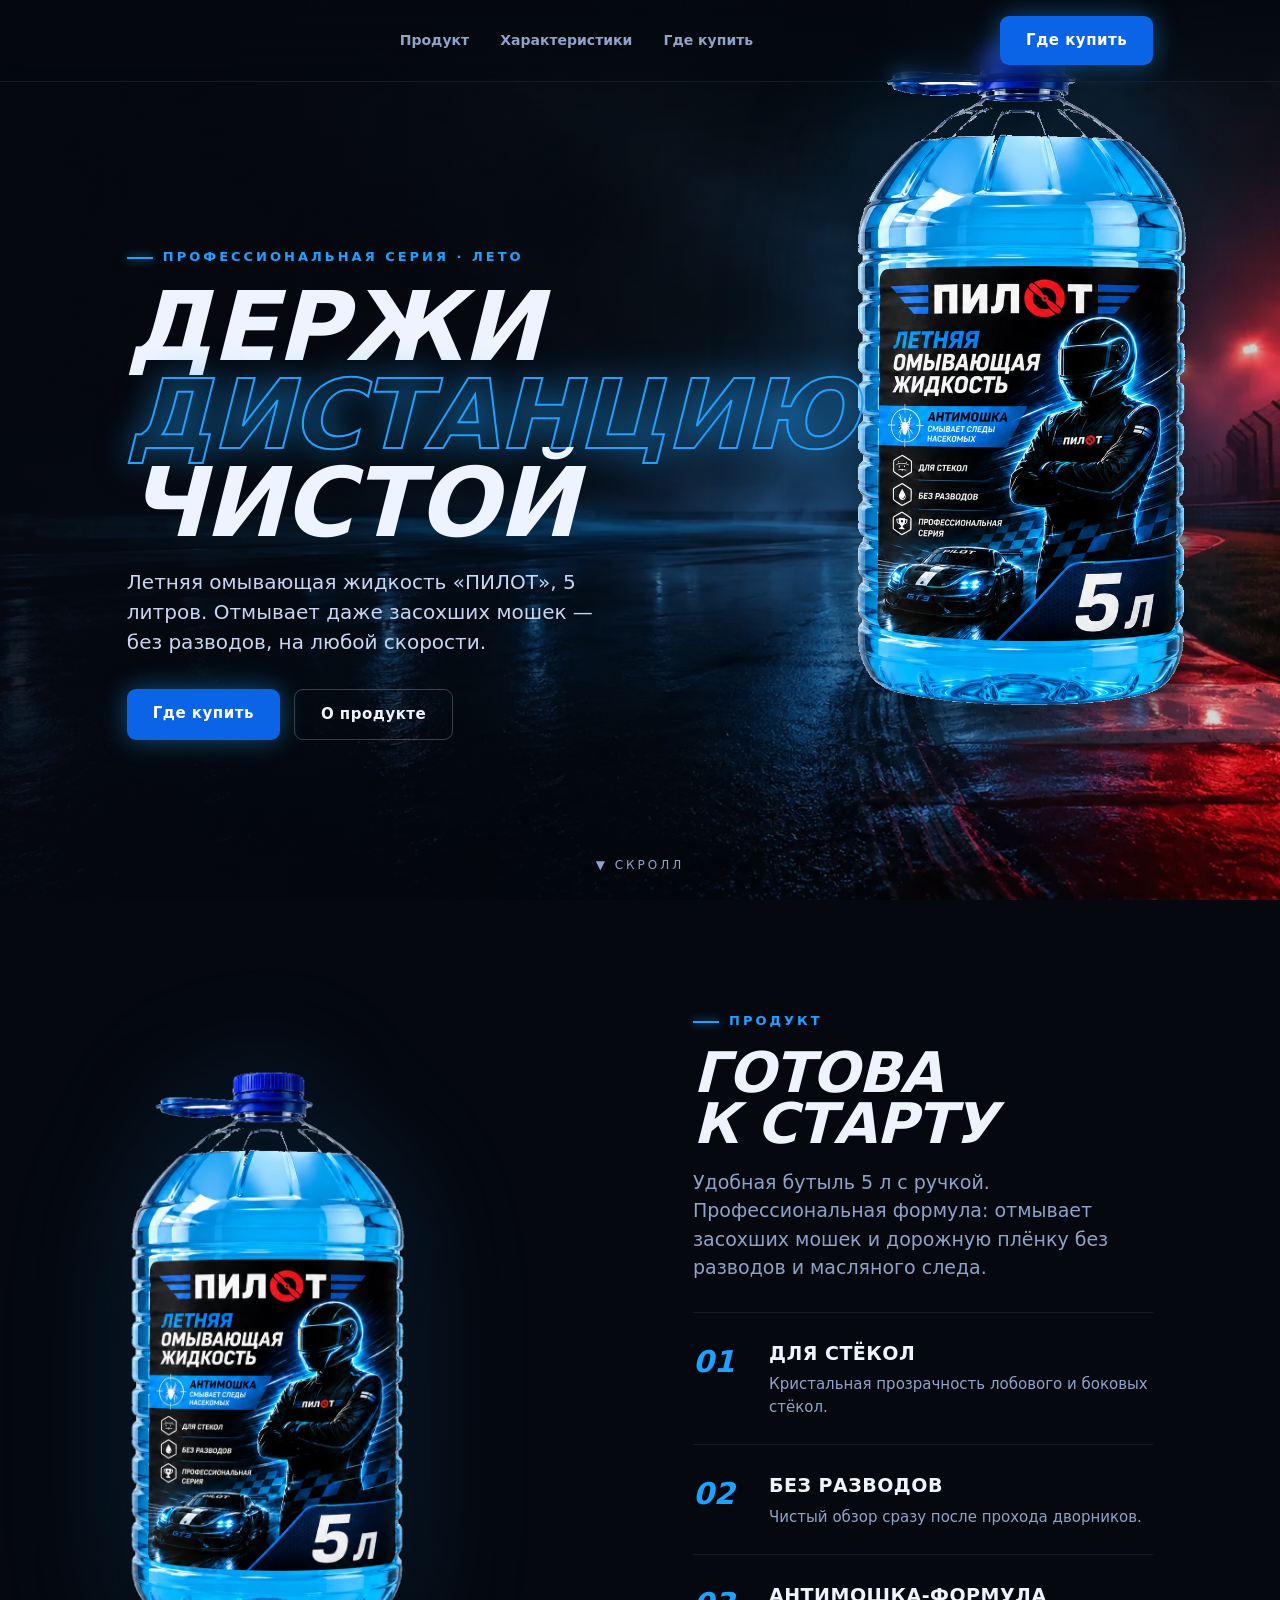
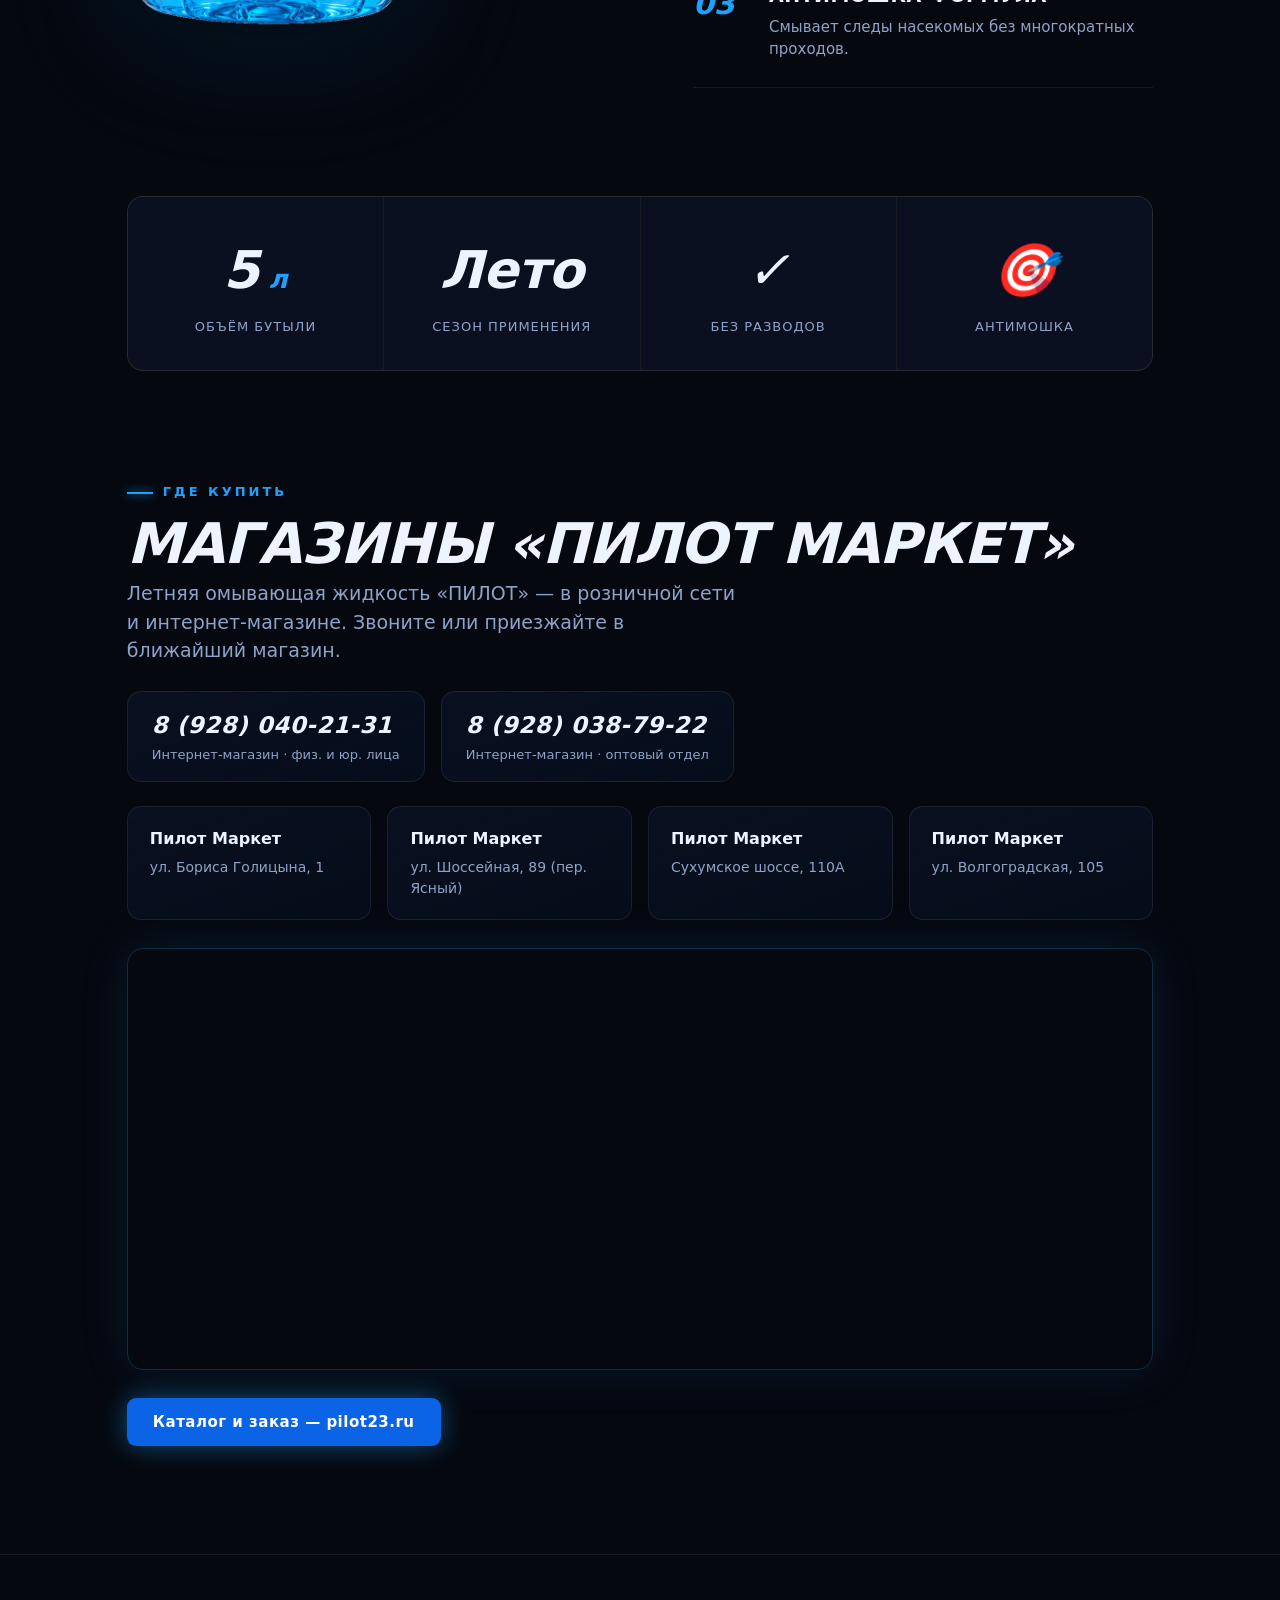
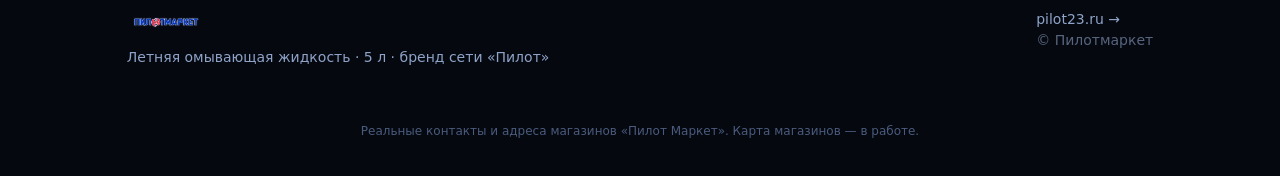
==== index.html @ ea7ba817 "Включена тёмная Яндекс.Карта (ключ вставлен) Co-Authored-By: Claude Opus 4.8 (1M context) <noreply@a" ====
<!DOCTYPE html>
<html lang="ru">
<head>
<meta charset="UTF-8" />
<meta name="viewport" content="width=device-width, initial-scale=1.0" />
<title>ПИЛОТ — летняя омывающая жидкость 5 л | антимошка, без разводов</title>
<meta name="description" content="Летняя омывающая жидкость «ПИЛОТ», 5 л. Отмывает даже засохших мошек, без разводов. Профессиональная серия — бренд сети автомагазинов «Пилот»." />
<link rel="icon" href="assets/emblem-t.png" />
<link rel="canonical" href="https://ai-ship-fast.github.io/pilot-omyvayka/" />
<!-- Open Graph / превью ссылки в мессенджерах -->
<meta property="og:type" content="website" />
<meta property="og:title" content="ПИЛОТ — летняя омывающая жидкость 5 л" />
<meta property="og:description" content="Отмывает даже засохших мошек, без разводов. Профессиональная серия «Пилот»." />
<meta property="og:image" content="https://ai-ship-fast.github.io/pilot-omyvayka/assets/og.jpg" />
<meta property="og:url" content="https://ai-ship-fast.github.io/pilot-omyvayka/" />
<meta property="og:locale" content="ru_RU" />
<meta name="twitter:card" content="summary_large_image" />
<meta name="twitter:title" content="ПИЛОТ — летняя омывающая жидкость 5 л" />
<meta name="twitter:description" content="Отмывает даже засохших мошек, без разводов." />
<meta name="twitter:image" content="https://ai-ship-fast.github.io/pilot-omyvayka/assets/og.jpg" />
<link rel="stylesheet" href="css/style.css" />
<style>
  .track-bg::after{background:linear-gradient(90deg,rgba(5,8,15,.9) 4%,rgba(5,8,15,.5) 40%,rgba(5,8,15,.05) 100%)}
  .bottle-wrap{position:absolute;right:7vw;bottom:0;z-index:1;height:96vh;max-height:1040px;
    display:flex;flex-direction:column;align-items:center;will-change:transform}
  .bottle-wrap img.main{height:78%;filter:drop-shadow(0 18px 30px rgba(0,0,0,.7)) drop-shadow(0 0 60px rgba(31,162,255,.25))}
  .bottle-wrap img.refl{height:78%;transform:scaleY(-1);margin-top:-2px;opacity:.28;
    -webkit-mask-image:linear-gradient(to bottom,rgba(0,0,0,.7),transparent 55%);
    mask-image:linear-gradient(to bottom,rgba(0,0,0,.7),transparent 55%)}
  @media(max-width:820px){.bottle-wrap{right:-2vw;height:64vh;opacity:.9}}
</style>
</head>
<body>
  <header>
    <div class="bar">
      <div></div>
      <nav>
        <a href="#product">Продукт</a>
        <a href="#specs">Характеристики</a>
        <a href="#buy">Где купить</a>
      </nav>
      <a href="#buy" class="btn btn-primary">Где купить</a>
    </div>
  </header>

  <!-- HERO: bottle standing on wet track -->
  <section class="phero">
    <div class="phero-bg track-bg" id="bg" style="background-image:url('assets/asphalt.webp')"></div>
    <div class="rain" id="rain"></div>
    <div class="wrap">
      <span class="kicker">Профессиональная серия · Лето</span>
      <h1 class="display">Держи<br><span class="stroke">дистанцию</span><br>чистой</h1>
      <p class="sub">Летняя омывающая жидкость «ПИЛОТ», 5 литров. Отмывает даже засохших мошек — без разводов, на любой скорости.</p>
      <div class="actions">
        <a href="#buy" class="btn btn-primary">Где купить</a>
        <a href="#product" class="btn btn-ghost">О продукте</a>
      </div>
    </div>
    <div class="bottle-wrap" id="bottle">
      <img class="main" src="assets/bottle-clean.webp" alt="Канистра «ПИЛОТ» — летняя омывающая жидкость 5 л" />
      <img class="refl" src="assets/bottle-clean.webp" alt="" aria-hidden="true" />
    </div>
    <div class="cue">▼ СКРОЛЛ</div>
  </section>

  <!-- PRODUCT -->
  <section class="block" id="product">
    <div class="wrap split">
      <div class="reveal" style="text-align:center">
        <img src="assets/bottle-clean.webp" alt="Бутылка «ПИЛОТ» 5 л крупным планом" style="height:560px;max-width:100%;filter:drop-shadow(0 20px 40px rgba(0,0,0,.6)) drop-shadow(0 0 50px rgba(31,162,255,.2))" />
      </div>
      <div class="reveal">
        <span class="kicker">Продукт</span>
        <h2 class="sec display">Готова<br>к старту</h2>
        <p class="lead" style="margin-top:18px">Удобная бутыль 5 л с ручкой. Профессиональная формула: отмывает засохших мошек и дорожную плёнку без разводов и масляного следа.</p>
        <div style="margin-top:30px">
          <div class="frow"><div class="num">01</div><div><h3>Для стёкол</h3><p>Кристальная прозрачность лобового и боковых стёкол.</p></div></div>
          <div class="frow"><div class="num">02</div><div><h3>Без разводов</h3><p>Чистый обзор сразу после прохода дворников.</p></div></div>
          <div class="frow"><div class="num">03</div><div><h3>Антимошка-формула</h3><p>Смывает следы насекомых без многократных проходов.</p></div></div>
        </div>
      </div>
    </div>
  </section>

  <!-- SPECS -->
  <section class="block" id="specs" style="padding-top:0">
    <div class="wrap">
      <div class="specs reveal">
        <div class="spec"><div class="v">5<small> л</small></div><div class="l">Объём бутыли</div></div>
        <div class="spec"><div class="v">Лето</div><div class="l">Сезон применения</div></div>
        <div class="spec"><div class="v">✓</div><div class="l">Без разводов</div></div>
        <div class="spec"><div class="v">🎯</div><div class="l">Антимошка</div></div>
      </div>
    </div>
  </section>

  <!-- WHERE TO BUY -->
  <section class="block" id="buy" style="padding-top:0">
    <div class="wrap">
      <span class="kicker">Где купить</span>
      <h2 class="sec display" style="margin-bottom:10px">Магазины «Пилот Маркет»</h2>
      <p class="lead">Летняя омывающая жидкость «ПИЛОТ» — в розничной сети и интернет-магазине. Звоните или приезжайте в ближайший магазин.</p>
      <div class="contacts">
        <a href="tel:+79280402131" class="contact"><span class="num">8 (928) 040-21-31</span><span class="cl">Интернет-магазин · физ. и юр. лица</span></a>
        <a href="tel:+79280387922" class="contact"><span class="num">8 (928) 038-79-22</span><span class="cl">Интернет-магазин · оптовый отдел</span></a>
      </div>
      <div class="stores reveal">
        <div class="store"><h4>Пилот Маркет</h4><p>ул. Бориса Голицына, 1</p></div>
        <div class="store"><h4>Пилот Маркет</h4><p>ул. Шоссейная, 89 (пер. Ясный)</p></div>
        <div class="store"><h4>Пилот Маркет</h4><p>Сухумское шоссе, 110А</p></div>
        <div class="store"><h4>Пилот Маркет</h4><p>ул. Волгоградская, 105</p></div>
      </div>
      <div id="mapwrap" class="mapwrap" style="display:none"><div id="map"></div></div>
      <a href="https://pilot23.ru" target="_blank" rel="noopener" class="btn btn-primary">Каталог и заказ — pilot23.ru</a>
    </div>
  </section>

  <footer>
    <div class="wrap cols">
      <div>
        <img class="logo-img" src="assets/logo-wordmark-t.png" alt="ПИЛОТМАРКЕТ" style="height:26px" />
        <p style="margin-top:12px">Летняя омывающая жидкость · 5 л · бренд сети «Пилот»</p>
      </div>
      <div>
        <a href="https://pilot23.ru" target="_blank" rel="noopener">pilot23.ru →</a><br>
        <span style="opacity:.6">© Пилотмаркет</span>
      </div>
    </div>
  </footer>
  <p class="proto-note">Реальные контакты и адреса магазинов «Пилот Маркет». Карта магазинов — в работе.</p>

  <div class="sticky-cta"><a href="#buy" class="btn btn-primary">Где купить</a></div>

  <script>
    // rain
    const rain=document.getElementById('rain');
    for(let i=0;i<60;i++){const s=document.createElement('i');
      s.style.left=(Math.random()*100)+'%';
      s.style.animationDuration=(0.5+Math.random()*0.8)+'s';
      s.style.animationDelay=(Math.random()*2)+'s';
      s.style.opacity=(0.25+Math.random()*0.45);
      s.style.height=(8+Math.random()*10)+'%';
      rain.appendChild(s);}
    // reveal
    const io=new IntersectionObserver(es=>es.forEach(e=>{if(e.isIntersecting){e.target.classList.add('in');io.unobserve(e.target);}}),{threshold:.18});
    document.querySelectorAll('.reveal').forEach(el=>io.observe(el));
    // light parallax
    const bg=document.getElementById('bg'),bottle=document.getElementById('bottle');
    addEventListener('scroll',()=>{const y=scrollY;if(y<innerHeight){
      bg.style.transform='translateY('+(y*0.15)+'px)';
      bottle.style.transform='translateY('+(y*-0.06)+'px)';}},{passive:true});

    // ---- Yandex Map (v3, тёмная тема). Вставить ключ в YMAP_KEY, чтобы включить. ----
    const YMAP_KEY='785fca51-4ab6-4982-ba7c-7166d1317ca8'; // API-ключ Яндекс.Карт (JS API v3 + Геокодер)
    const STORE_ADDRESSES=[
      'Новороссийск, ул. Бориса Голицына, 1',
      'Новороссийск, ул. Шоссейная, 89',
      'Новороссийск, Сухумское шоссе, 110А',
      'Новороссийск, ул. Волгоградская, 105'
    ];
    if(YMAP_KEY){
      document.getElementById('mapwrap').style.display='block';
      const s=document.createElement('script');
      s.src='https://api-maps.yandex.ru/v3/?apikey='+YMAP_KEY+'&lang=ru_RU';
      s.onload=initYMap; document.head.appendChild(s);
    }
    async function initYMap(){
      await ymaps3.ready;
      const {YMap,YMapDefaultSchemeLayer,YMapDefaultFeaturesLayer,YMapMarker,YMapControls}=ymaps3;
      const map=new YMap(document.getElementById('map'),
        {location:{center:[37.77,44.72],zoom:12},theme:'dark'});
      map.addChild(new YMapDefaultSchemeLayer());
      map.addChild(new YMapDefaultFeaturesLayer());
      const pts=[];
      for(const addr of STORE_ADDRESSES){
        try{
          const res=await ymaps3.search({text:addr});
          if(res&&res[0]&&res[0].geometry){
            const c=res[0].geometry.coordinates;pts.push(c);
            const el=document.createElement('div');el.className='ymark';el.title=addr;
            map.addChild(new YMapMarker({coordinates:c},el));
          }
        }catch(e){console.warn('geocode failed',addr,e);}
      }
      if(pts.length){
        const lons=pts.map(p=>p[0]),lats=pts.map(p=>p[1]);
        map.update({location:{center:[(Math.min(...lons)+Math.max(...lons))/2,
          (Math.min(...lats)+Math.max(...lats))/2],zoom:11}});
      }
    }
  </script>
</body>
</html>
---- css/style.css ----
/* ===========================================================
   ПИЛОТ — омывающая жидкость. Общий дизайн-систем для B2C и B2B.
   Стилистика: тёмный фон, неоновый электрик-блю, красный акцент,
   гоночная (GT3) эстетика. Концепт hero №1 — левитирующая канистра.
   =========================================================== */

:root{
  --bg:#05080f;
  --bg2:#0a1020;
  --bg3:#0e1626;
  --blue:#1fa2ff;
  --blue-deep:#0b63e5;
  --red:#e8443a;
  --white:#eef4ff;
  --muted:#8ea3c8;
  --line:rgba(255,255,255,.08);
  --font:"Segoe UI",system-ui,Arial,sans-serif;
  --maxw:1180px;
}
*{margin:0;padding:0;box-sizing:border-box}
html{scroll-behavior:smooth}
body{background:var(--bg);color:var(--white);font-family:var(--font);overflow-x:hidden;line-height:1.5}
a{color:inherit;text-decoration:none}
img{max-width:100%;display:block}
.wrap{max-width:var(--maxw);margin:0 auto;padding:0 6vw}
section{position:relative;z-index:1}

/* ---------- typography ---------- */
.display{font-weight:900;font-style:italic;text-transform:uppercase;letter-spacing:-1px;line-height:.92}
.kicker{display:inline-block;font-size:13px;letter-spacing:3px;font-weight:800;color:var(--blue);text-transform:uppercase;margin-bottom:16px}
.kicker::before{content:"";display:inline-block;width:26px;height:2px;background:var(--blue);vertical-align:middle;margin-right:10px;box-shadow:0 0 10px var(--blue)}
h2.sec{font-size:clamp(30px,5vw,56px)}
.lead{color:var(--muted);font-size:clamp(16px,1.6vw,19px);max-width:620px}

/* ---------- logo ---------- */
.logo{font-weight:900;font-size:24px;letter-spacing:2px;font-style:italic}
.logo .o{color:var(--red)}
.logo-img{height:30px;width:auto;display:block;filter:drop-shadow(0 0 1px rgba(255,255,255,.15))}
.logo-lockup{display:flex;align-items:center;gap:12px}
.logo-lockup .em{height:34px;width:auto}

/* real label artwork framed as product face */
.label-frame{position:relative;border-radius:16px;overflow:hidden;
  border:1px solid rgba(31,162,255,.3);box-shadow:0 30px 80px rgba(0,0,0,.6),0 0 50px rgba(31,162,255,.15);
  background:#000;max-width:420px;margin:0 auto}
.label-frame img{width:100%;display:block}

/* ---------- buttons ---------- */
.btn{display:inline-block;border:none;cursor:pointer;font-family:inherit;font-weight:800;letter-spacing:.5px;
  padding:13px 26px;border-radius:9px;transition:.2s;font-size:15px}
.btn-primary{background:var(--blue-deep);color:#fff;box-shadow:0 0 26px rgba(31,162,255,.45)}
.btn-primary:hover{transform:translateY(-2px);box-shadow:0 0 38px rgba(31,162,255,.8)}
.btn-ghost{background:transparent;color:var(--white);border:1.5px solid rgba(255,255,255,.22)}
.btn-ghost:hover{border-color:var(--blue);color:var(--blue)}

/* ---------- header ---------- */
header{position:fixed;top:0;left:0;right:0;z-index:60;backdrop-filter:blur(10px);
  background:linear-gradient(180deg,rgba(5,8,15,.92),rgba(5,8,15,.2));border-bottom:1px solid var(--line)}
header .bar{max-width:var(--maxw);margin:0 auto;padding:16px 6vw;display:flex;align-items:center;justify-content:space-between}
header nav a{color:var(--muted);font-size:14px;font-weight:600;margin-left:26px;transition:.2s}
header nav a:hover{color:var(--blue)}
.nav-tag{font-size:11px;letter-spacing:2px;color:var(--red);border:1px solid rgba(232,68,58,.4);padding:3px 8px;border-radius:20px;margin-left:10px}
@media(max-width:720px){header nav{display:none}}

/* ---------- background fx ---------- */
.bg-fx{position:fixed;inset:0;z-index:0;pointer-events:none;overflow:hidden}
.bg-fx::before{content:"";position:absolute;inset:-20%;
  background:radial-gradient(circle at 75% 25%,rgba(31,162,255,.14),transparent 45%),
            radial-gradient(circle at 15% 85%,rgba(232,68,58,.08),transparent 42%)}
.speed span{position:absolute;height:2px;width:38%;
  background:linear-gradient(90deg,transparent,rgba(31,162,255,.5),transparent);
  animation:dash linear infinite;opacity:.35}
@keyframes dash{from{transform:translateX(-60%)}to{transform:translateX(170%)}}

/* ---------- HERO (concept 1: levitating canister) ---------- */
.hero{position:relative;min-height:100vh;display:flex;align-items:center;overflow:hidden;padding-top:84px;box-sizing:border-box}
.hero-media{position:absolute;inset:0;z-index:-1}
.hero-media video,.hero-media img{width:100%;height:100%;object-fit:cover;object-position:right center}
.hero-media::after{content:"";position:absolute;inset:0;
  background:linear-gradient(90deg,var(--bg) 8%,rgba(5,8,15,.65) 45%,rgba(5,8,15,.15) 100%)}
.hero .wrap{width:100%}
.hero h1{font-size:clamp(44px,8.5vw,112px)}
.hero h1 .stroke{color:transparent;-webkit-text-stroke:2px var(--blue);text-shadow:0 0 34px rgba(31,162,255,.55)}
.hero .sub{margin-top:22px;max-width:520px;color:#c5d4f0;font-size:clamp(16px,2vw,21px)}
.hero .actions{margin-top:34px;display:flex;gap:14px;flex-wrap:wrap}
.hero .vol-badge{position:absolute;right:6vw;bottom:8vh;font-size:clamp(70px,15vw,200px);font-weight:900;
  font-style:italic;color:transparent;-webkit-text-stroke:2px rgba(31,162,255,.35);user-select:none;z-index:-1}
.cue{position:absolute;bottom:26px;left:50%;transform:translateX(-50%);color:var(--muted);font-size:12px;
  letter-spacing:3px;animation:bob 1.6s ease-in-out infinite}
@keyframes bob{50%{transform:translate(-50%,8px)}}

/* ---------- generic section padding ---------- */
.block{padding:clamp(70px,12vh,140px) 0}
.split{display:grid;grid-template-columns:1.1fr 1fr;gap:60px;align-items:center}
@media(max-width:860px){.split{grid-template-columns:1fr;gap:36px}}

/* product showcase image */
.showcase-img{border-radius:18px;overflow:hidden;border:1px solid rgba(31,162,255,.2);
  box-shadow:0 30px 80px rgba(0,0,0,.6)}

/* ---------- feature rows (no hex icons — editorial) ---------- */
.frow{display:grid;grid-template-columns:auto 1fr;gap:22px;padding:26px 0;border-top:1px solid var(--line)}
.frow:last-child{border-bottom:1px solid var(--line)}
.frow .num{font-weight:900;font-style:italic;font-size:30px;color:var(--blue);min-width:54px}
.frow h3{font-size:19px;font-weight:800;text-transform:uppercase;letter-spacing:.5px}
.frow p{color:var(--muted);margin-top:6px;font-size:15px}

/* ---------- spec strip (big numbers) ---------- */
.specs{display:grid;grid-template-columns:repeat(auto-fit,minmax(180px,1fr));gap:1px;background:var(--line);
  border:1px solid var(--line);border-radius:16px;overflow:hidden}
.spec{background:var(--bg2);padding:34px 28px;text-align:center}
.spec .v{font-size:clamp(34px,5vw,52px);font-weight:900;font-style:italic;color:var(--white)}
.spec .v small{color:var(--blue);font-size:.5em}
.spec .l{color:var(--muted);font-size:13px;letter-spacing:1px;text-transform:uppercase;margin-top:8px}

/* ---------- brand story ---------- */
.story{position:relative;border-radius:20px;overflow:hidden;border:1px solid rgba(31,162,255,.2);
  padding:clamp(40px,8vw,90px);background:linear-gradient(120deg,var(--bg2),rgba(11,99,229,.08))}
.story h2{font-size:clamp(28px,4.5vw,52px);max-width:14ch}
.story p{color:var(--muted);max-width:560px;margin-top:18px;font-size:17px}

/* ---------- CTA band ---------- */
.cta-band{text-align:center;border-radius:20px;padding:clamp(46px,8vw,90px);
  background:linear-gradient(120deg,var(--blue-deep),#06245e);box-shadow:0 0 60px rgba(31,162,255,.3)}
.cta-band h2{font-size:clamp(28px,5vw,52px)}
.cta-band p{color:#cfe2ff;margin:16px auto 30px;max-width:520px}

/* ---------- cards (B2B benefits / package) ---------- */
.cards{display:grid;grid-template-columns:repeat(auto-fit,minmax(250px,1fr));gap:22px}
.card{background:linear-gradient(160deg,var(--bg2),rgba(11,99,229,.06));border:1px solid var(--line);
  border-radius:16px;padding:30px;transition:.3s;opacity:0;transform:translateY(28px)}
.card.in{opacity:1;transform:none}
.card:hover{border-color:rgba(31,162,255,.4)}
.card .ix{font-weight:900;font-style:italic;color:var(--blue);font-size:15px;letter-spacing:2px}
.card h3{margin-top:14px;font-size:20px;font-weight:800}
.card p{color:var(--muted);margin-top:10px;font-size:15px}

/* package checklist */
.checklist{columns:2;column-gap:50px}
@media(max-width:720px){.checklist{columns:1}}
.checklist li{list-style:none;padding:14px 0 14px 30px;position:relative;border-bottom:1px solid var(--line);
  break-inside:avoid;color:#d4e0f5}
.checklist li::before{content:"";position:absolute;left:0;top:19px;width:12px;height:12px;border-radius:3px;
  background:var(--blue);box-shadow:0 0 12px var(--blue);transform:rotate(45deg)}

/* ---------- form (B2B) ---------- */
.form{display:grid;grid-template-columns:1fr 1fr;gap:18px;max-width:680px}
.form .full{grid-column:1/-1}
.form input,.form textarea,.form select{width:100%;background:var(--bg);border:1px solid var(--line);
  border-radius:10px;padding:14px 16px;color:var(--white);font-family:inherit;font-size:15px}
.form input:focus,.form textarea:focus,.form select:focus{outline:none;border-color:var(--blue);
  box-shadow:0 0 0 3px rgba(31,162,255,.15)}
.form label{font-size:13px;color:var(--muted);margin-bottom:6px;display:block}
@media(max-width:620px){.form{grid-template-columns:1fr}}

/* ---------- footer ---------- */
footer{border-top:1px solid var(--line);padding:54px 0;color:var(--muted);font-size:14px}
footer .cols{display:flex;justify-content:space-between;gap:30px;flex-wrap:wrap}
footer a:hover{color:var(--blue)}
.proto-note{text-align:center;color:#4a5b7d;font-size:12px;padding:0 6vw 36px}

/* reveal helper */
.reveal{opacity:0;transform:translateY(28px);transition:.7s}
.reveal.in{opacity:1;transform:none}

/* ---------- product hero (real cutout over photo bg, no video) ---------- */
.phero{position:relative;min-height:100vh;display:flex;align-items:center;overflow:hidden;padding-top:84px;box-sizing:border-box}
.phero-bg{position:absolute;inset:0;z-index:-2;background-size:cover;background-position:center}
.phero-bg::after{content:"";position:absolute;inset:0;
  background:linear-gradient(90deg,rgba(5,8,15,.92) 6%,rgba(5,8,15,.55) 42%,rgba(5,8,15,.12) 100%)}
.phero .wrap{width:100%;position:relative;z-index:2}
.phero h1{font-size:clamp(40px,7.5vw,100px)}
.phero h1 .stroke{color:transparent;-webkit-text-stroke:2px var(--blue);text-shadow:0 0 34px rgba(31,162,255,.55)}
.phero .sub{margin-top:20px;max-width:480px;color:#c8d6f2;font-size:clamp(16px,2vw,20px)}
.phero .actions{margin-top:32px;display:flex;gap:14px;flex-wrap:wrap}
/* the product cutout */
.product-shot{position:absolute;z-index:1;right:5vw;bottom:0;height:92vh;max-height:1000px;
  filter:drop-shadow(0 26px 40px rgba(0,0,0,.65)) drop-shadow(0 0 60px rgba(31,162,255,.22));
  animation:floaty 5.5s ease-in-out infinite}
.product-shot.center{right:50%;transform:translateX(50%)}
@keyframes floaty{50%{transform:translateY(-16px)}}
.product-shot.center{animation:floaty-c 5.5s ease-in-out infinite}
@keyframes floaty-c{0%,100%{transform:translateX(50%) translateY(0)}50%{transform:translateX(50%) translateY(-16px)}}
@media(max-width:820px){.product-shot{height:60vh;right:-4vw;opacity:.85}}

/* rain overlay on hero */
.rain{position:absolute;inset:0;z-index:0;overflow:hidden;pointer-events:none}
.rain i{position:absolute;top:-15%;width:1px;height:12%;
  background:linear-gradient(transparent,rgba(170,205,255,.5));animation:rainfall linear infinite}
@keyframes rainfall{to{transform:translateY(950%)}}

/* where-to-buy contacts (phones) */
.contacts{display:flex;gap:16px;flex-wrap:wrap;margin-top:26px}
.contact{display:flex;flex-direction:column;gap:3px;background:linear-gradient(160deg,var(--bg2),rgba(11,99,229,.06));
  border:1px solid var(--line);border-radius:14px;padding:16px 24px;transition:.2s}
.contact:hover{border-color:rgba(31,162,255,.45)}
.contact .num{font-size:23px;font-weight:900;font-style:italic;color:var(--white);letter-spacing:.5px}
.contact .cl{color:var(--muted);font-size:13px}

/* where-to-buy stores */
.stores{display:grid;grid-template-columns:repeat(auto-fit,minmax(230px,1fr));gap:16px;margin:24px 0 28px}
.store{background:linear-gradient(160deg,var(--bg2),rgba(11,99,229,.05));border:1px solid var(--line);
  border-radius:14px;padding:20px 22px}
.store h4{font-size:16px;font-weight:800}
.store p{color:var(--muted);font-size:14px;margin-top:6px}
.store .ph{color:var(--blue);font-weight:700;margin-top:8px;display:inline-block}

/* Yandex map */
.mapwrap{margin:6px 0 28px;border-radius:16px;overflow:hidden;border:1px solid rgba(31,162,255,.25);
  box-shadow:0 0 50px rgba(31,162,255,.12)}
#map{width:100%;height:420px}
.ymark{width:18px;height:18px;border-radius:50%;background:var(--blue);border:3px solid #fff;
  box-shadow:0 0 14px var(--blue);transform:translate(-50%,-50%);cursor:pointer}
@media(max-width:720px){#map{height:320px}}

/* sticky mobile CTA */
.sticky-cta{display:none}

/* ---------- mobile ---------- */
@media(max-width:720px){
  header .bar{padding:12px 6vw}
  h2.sec{font-size:clamp(28px,8vw,40px)}
  .cue{display:none}

  /* video hero (index/b2b): product lives inside the video — show it up top, text bottom */
  .hero{align-items:flex-end;padding-bottom:7vh}
  .hero-media video,.hero-media img{object-position:62% center}
  .hero-media::after{background:linear-gradient(to top,var(--bg) 16%,rgba(5,8,15,.45) 52%,rgba(5,8,15,.18) 100%)}
  .hero .vol-badge{display:none}
  .hero .sub,.phero .sub{max-width:none}

  /* product hero (studio/track): stack product above the text */
  .phero{flex-direction:column;justify-content:flex-end;padding-bottom:6vh}
  .phero .wrap{order:2}
  .phero-bg::after{background:linear-gradient(to top,var(--bg) 14%,rgba(5,8,15,.5) 58%,rgba(5,8,15,.18) 100%)}
  .product-shot{position:relative;order:1;right:auto;bottom:auto;height:38vh;max-height:none;
    margin:0 auto 14px;transform:none;animation:floaty 5.5s ease-in-out infinite}
  .product-shot.center{right:auto;transform:none;animation:floaty 5.5s ease-in-out infinite}
  .bottle-wrap{position:relative;order:1;right:auto;height:auto;margin:0 auto 14px}
  .bottle-wrap img.main{height:36vh}
  .bottle-wrap img.refl{display:none}

  /* concept4 hero */
  .c4 .layer video,.c4 .layer img{object-position:60% center}
  .c4 .phase{max-width:none}

  /* sticky mobile CTA */
  .sticky-cta{display:flex;position:fixed;left:0;right:0;bottom:0;z-index:80;padding:12px 16px 16px;
    background:linear-gradient(180deg,transparent,var(--bg) 38%)}
  .sticky-cta .btn{flex:1;text-align:center}
  footer{padding-bottom:96px}
}
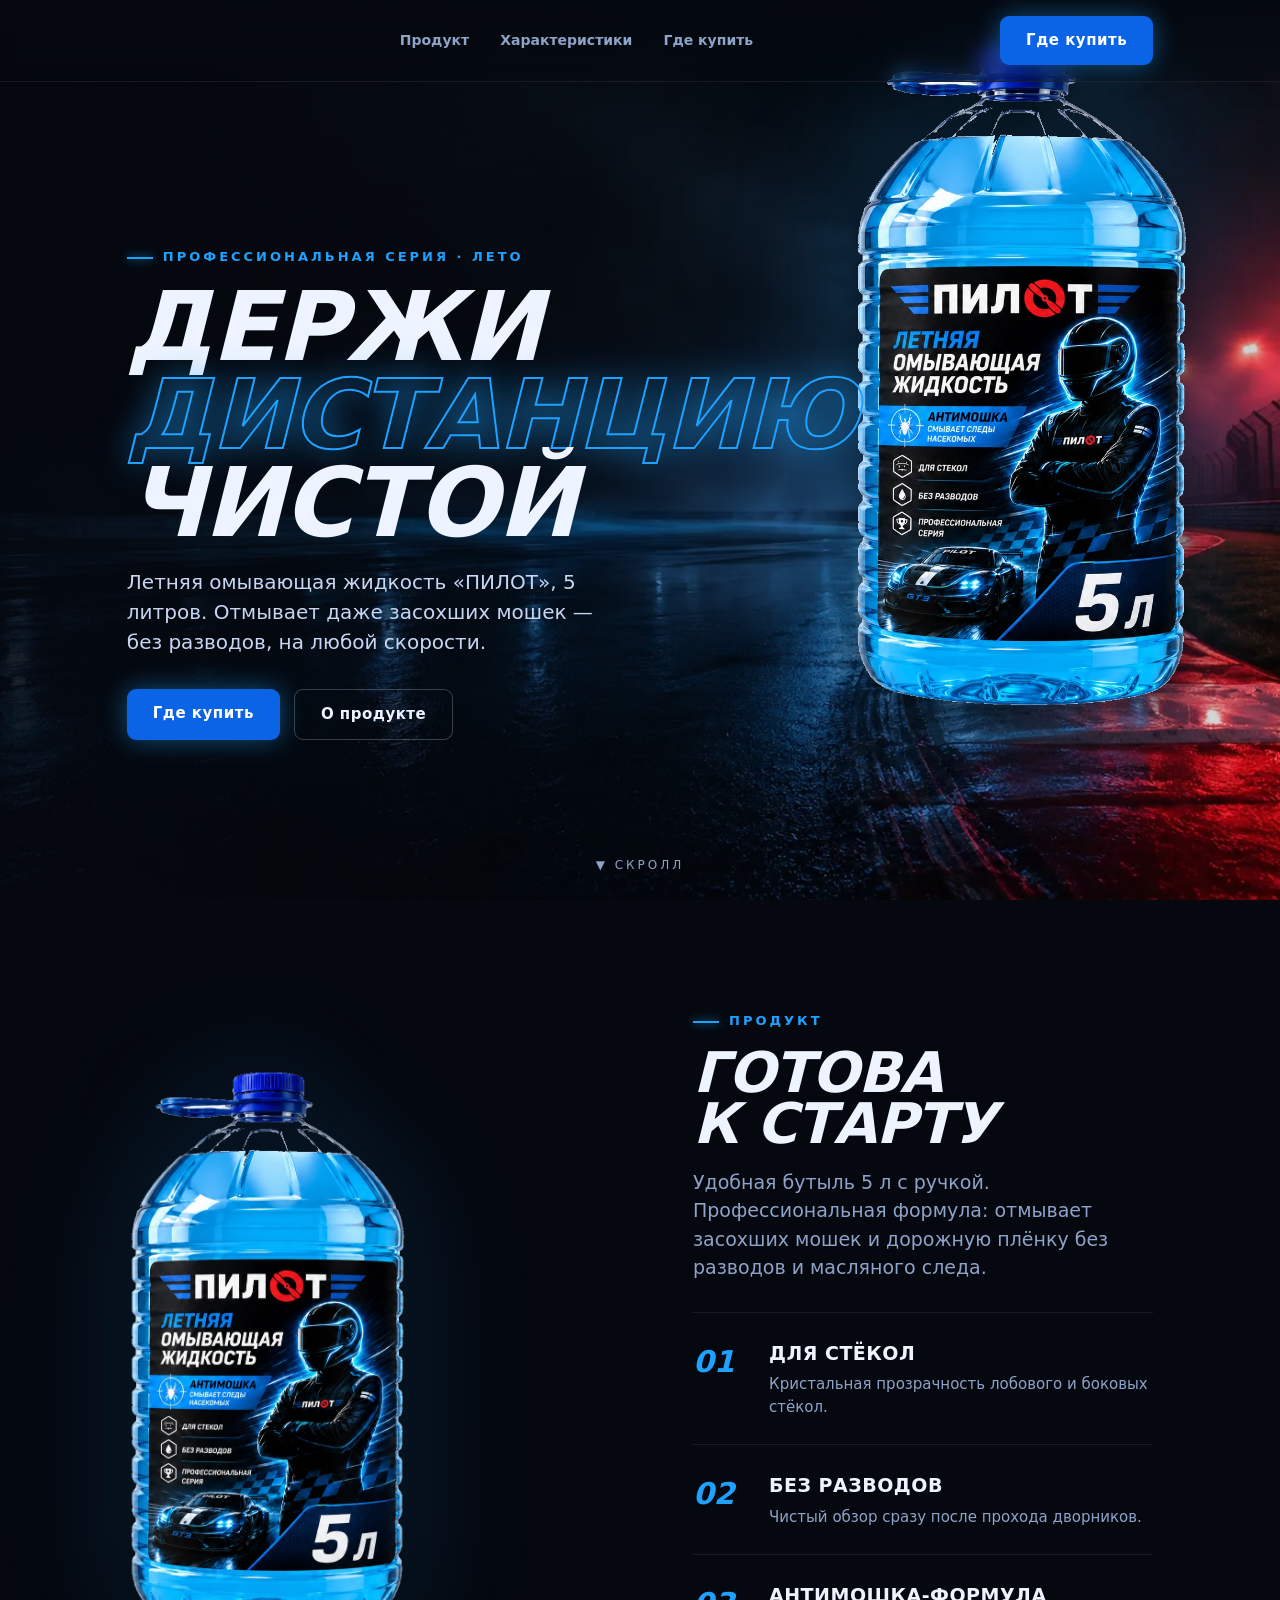
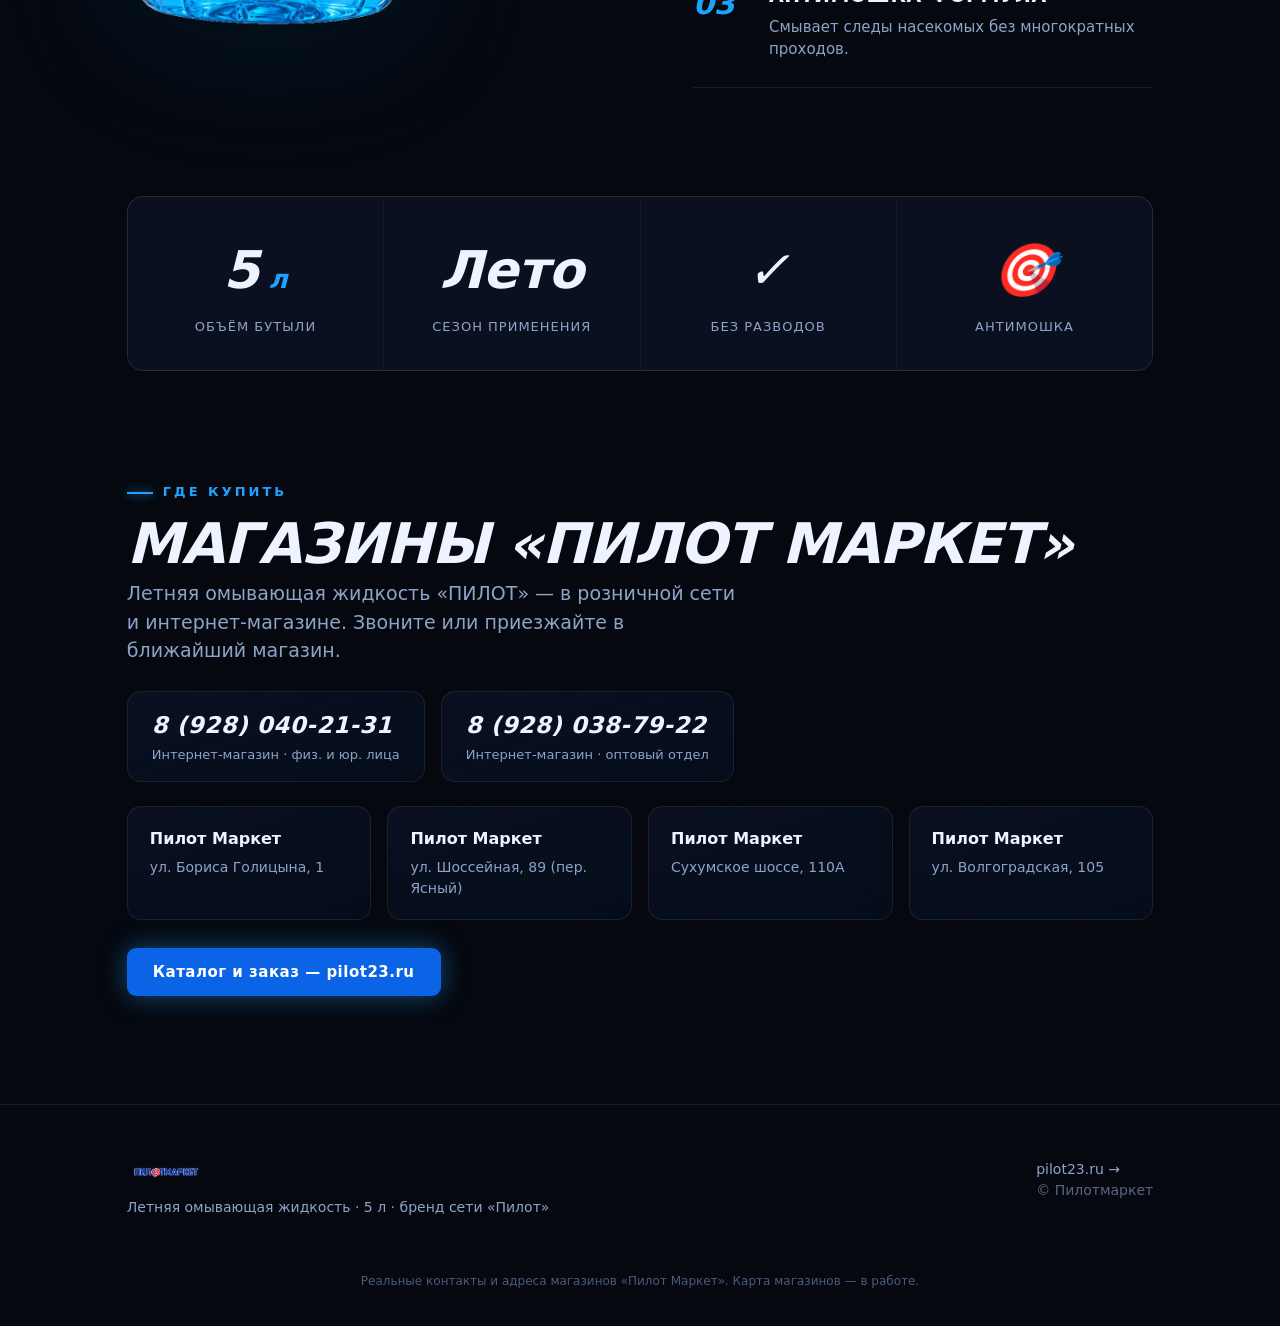
==== commit 9ee374c5: "Карта переведена на 2ГИС MapGL (бесплатно), Яндекс убран Координаты 3 магазинов точные (из 2ГИС), Го" ====
--- a/index.html
+++ b/index.html
@@ -150,43 +150,28 @@
       bg.style.transform='translateY('+(y*0.15)+'px)';
       bottle.style.transform='translateY('+(y*-0.06)+'px)';}},{passive:true});
 
-    // ---- Yandex Map (v3, тёмная тема). Вставить ключ в YMAP_KEY, чтобы включить. ----
-    const YMAP_KEY='785fca51-4ab6-4982-ba7c-7166d1317ca8'; // API-ключ Яндекс.Карт (JS API v3 + Геокодер)
-    const STORE_ADDRESSES=[
-      'Новороссийск, ул. Бориса Голицына, 1',
-      'Новороссийск, ул. Шоссейная, 89',
-      'Новороссийск, Сухумское шоссе, 110А',
-      'Новороссийск, ул. Волгоградская, 105'
+    // ---- 2ГИС MapGL (бесплатно). Вставить ключ в TGIS_KEY, чтобы включить. ----
+    const TGIS_KEY=''; // <-- сюда бесплатный ключ 2ГИС MapGL (dev.2gis.com)
+    const STORES=[
+      {n:'ул. Волгоградская, 105',      c:[37.770853, 44.684863]},
+      {n:'Сухумское шоссе, 110А',       c:[37.836359, 44.719534]},
+      {n:'ул. Шоссейная, 89',           c:[37.758273, 44.681938]},
+      {n:'ул. Бориса Голицына, 1',      c:[37.772000, 44.690000]} // приблизительно — уточнить
     ];
-    if(YMAP_KEY){
+    if(TGIS_KEY){
       document.getElementById('mapwrap').style.display='block';
       const s=document.createElement('script');
-      s.src='https://api-maps.yandex.ru/v3/?apikey='+YMAP_KEY+'&lang=ru_RU';
-      s.onload=initYMap; document.head.appendChild(s);
+      s.src='https://mapgl.2gis.com/api/js/v1';
+      s.onload=initTGIS; document.head.appendChild(s);
     }
-    async function initYMap(){
-      await ymaps3.ready;
-      const {YMap,YMapDefaultSchemeLayer,YMapDefaultFeaturesLayer,YMapMarker,YMapControls}=ymaps3;
-      const map=new YMap(document.getElementById('map'),
-        {location:{center:[37.77,44.72],zoom:12},theme:'dark'});
-      map.addChild(new YMapDefaultSchemeLayer());
-      map.addChild(new YMapDefaultFeaturesLayer());
-      const pts=[];
-      for(const addr of STORE_ADDRESSES){
-        try{
-          const res=await ymaps3.search({text:addr});
-          if(res&&res[0]&&res[0].geometry){
-            const c=res[0].geometry.coordinates;pts.push(c);
-            const el=document.createElement('div');el.className='ymark';el.title=addr;
-            map.addChild(new YMapMarker({coordinates:c},el));
-          }
-        }catch(e){console.warn('geocode failed',addr,e);}
-      }
-      if(pts.length){
-        const lons=pts.map(p=>p[0]),lats=pts.map(p=>p[1]);
-        map.update({location:{center:[(Math.min(...lons)+Math.max(...lons))/2,
-          (Math.min(...lats)+Math.max(...lats))/2],zoom:11}});
-      }
+    function initTGIS(){
+      const lons=STORES.map(s=>s.c[0]),lats=STORES.map(s=>s.c[1]);
+      const center=[(Math.min(...lons)+Math.max(...lons))/2,(Math.min(...lats)+Math.max(...lats))/2];
+      const map=new mapgl.Map('map',{key:TGIS_KEY,center,zoom:11.2});
+      STORES.forEach(st=>{
+        new mapgl.HtmlMarker(map,{coordinates:st.c,anchor:[8,8],
+          html:'<div class="tgmark" title="Пилот Маркет, '+st.n+'"></div>'});
+      });
     }
   </script>
 </body>
--- a/css/style.css
+++ b/css/style.css
@@ -208,9 +208,9 @@
 /* Yandex map */
 .mapwrap{margin:6px 0 28px;border-radius:16px;overflow:hidden;border:1px solid rgba(31,162,255,.25);
   box-shadow:0 0 50px rgba(31,162,255,.12)}
-#map{width:100%;height:420px}
-.ymark{width:18px;height:18px;border-radius:50%;background:var(--blue);border:3px solid #fff;
-  box-shadow:0 0 14px var(--blue);transform:translate(-50%,-50%);cursor:pointer}
+#map{width:100%;height:420px;filter:invert(1) hue-rotate(180deg)}
+.tgmark{width:16px;height:16px;border-radius:50%;background:#1fa2ff;border:3px solid #fff;
+  box-shadow:0 0 12px #1fa2ff;cursor:pointer;filter:invert(1) hue-rotate(180deg)}
 @media(max-width:720px){#map{height:320px}}
 
 /* sticky mobile CTA */
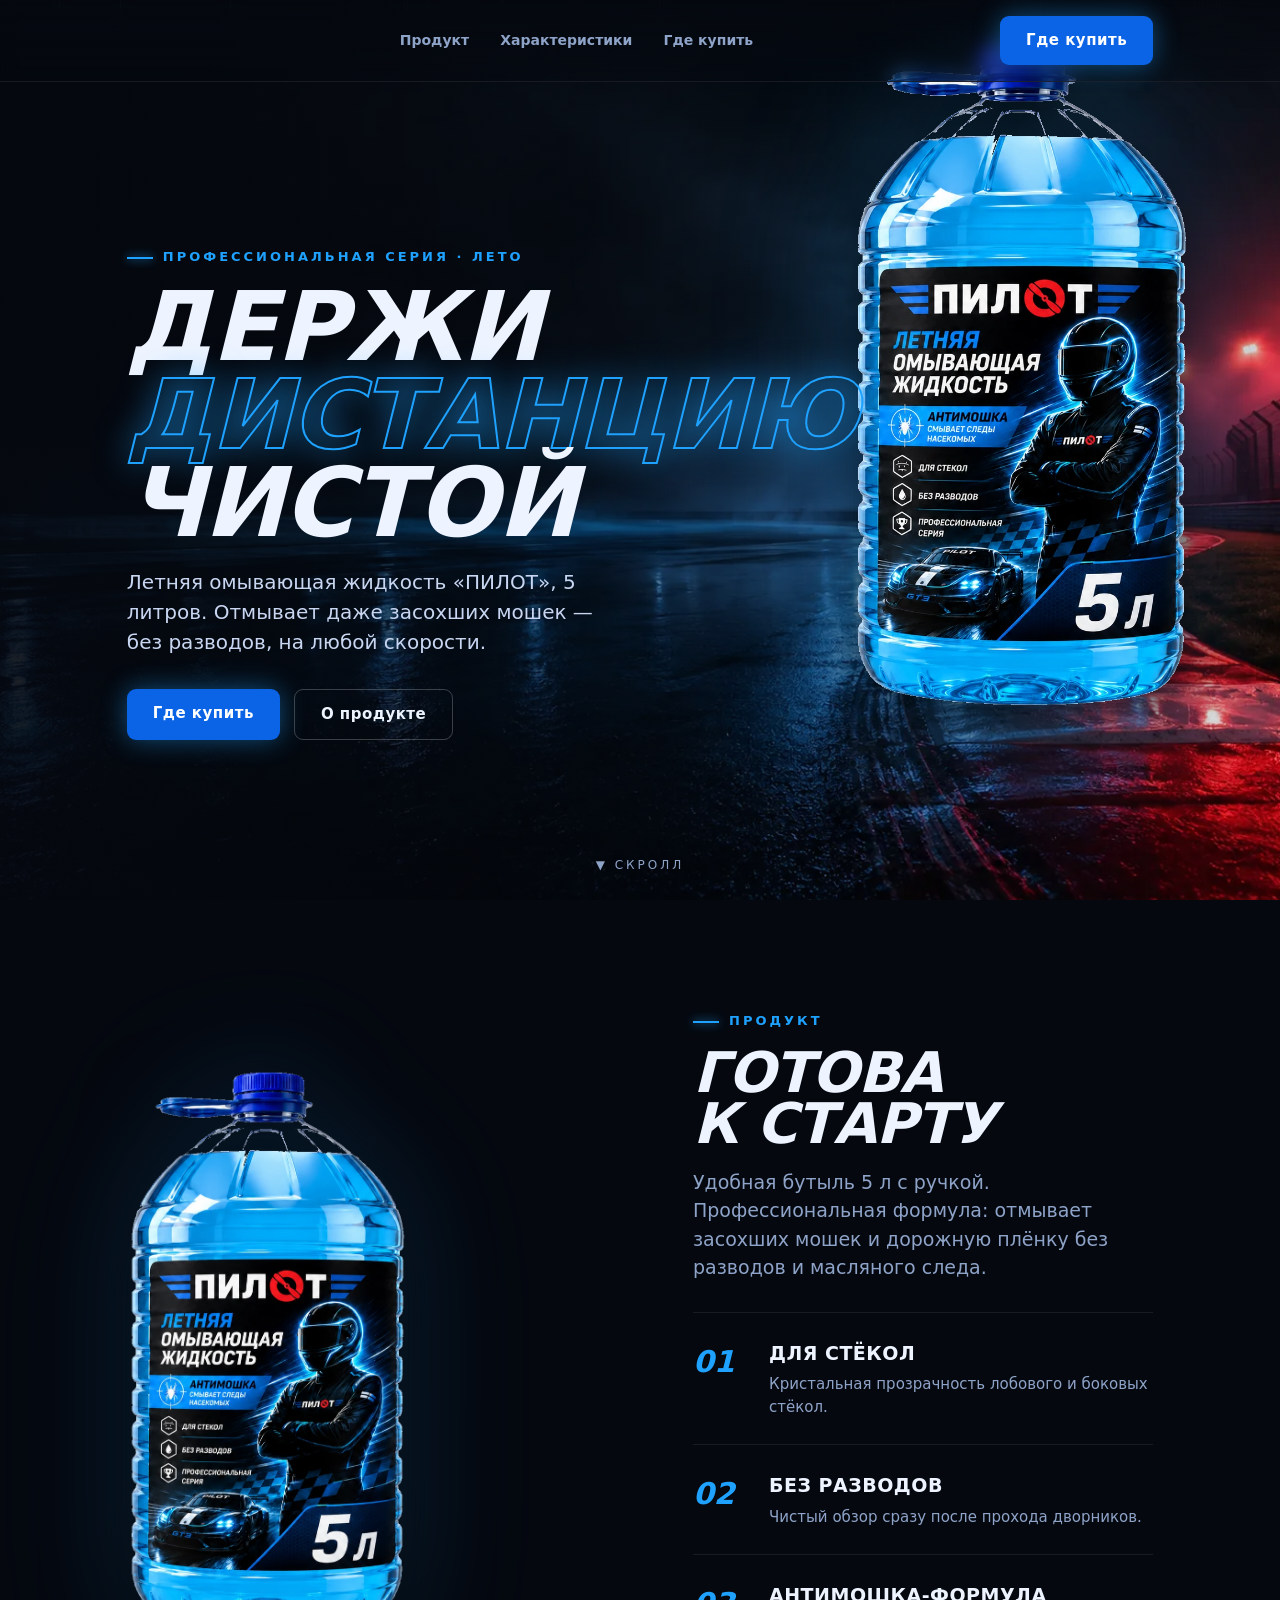
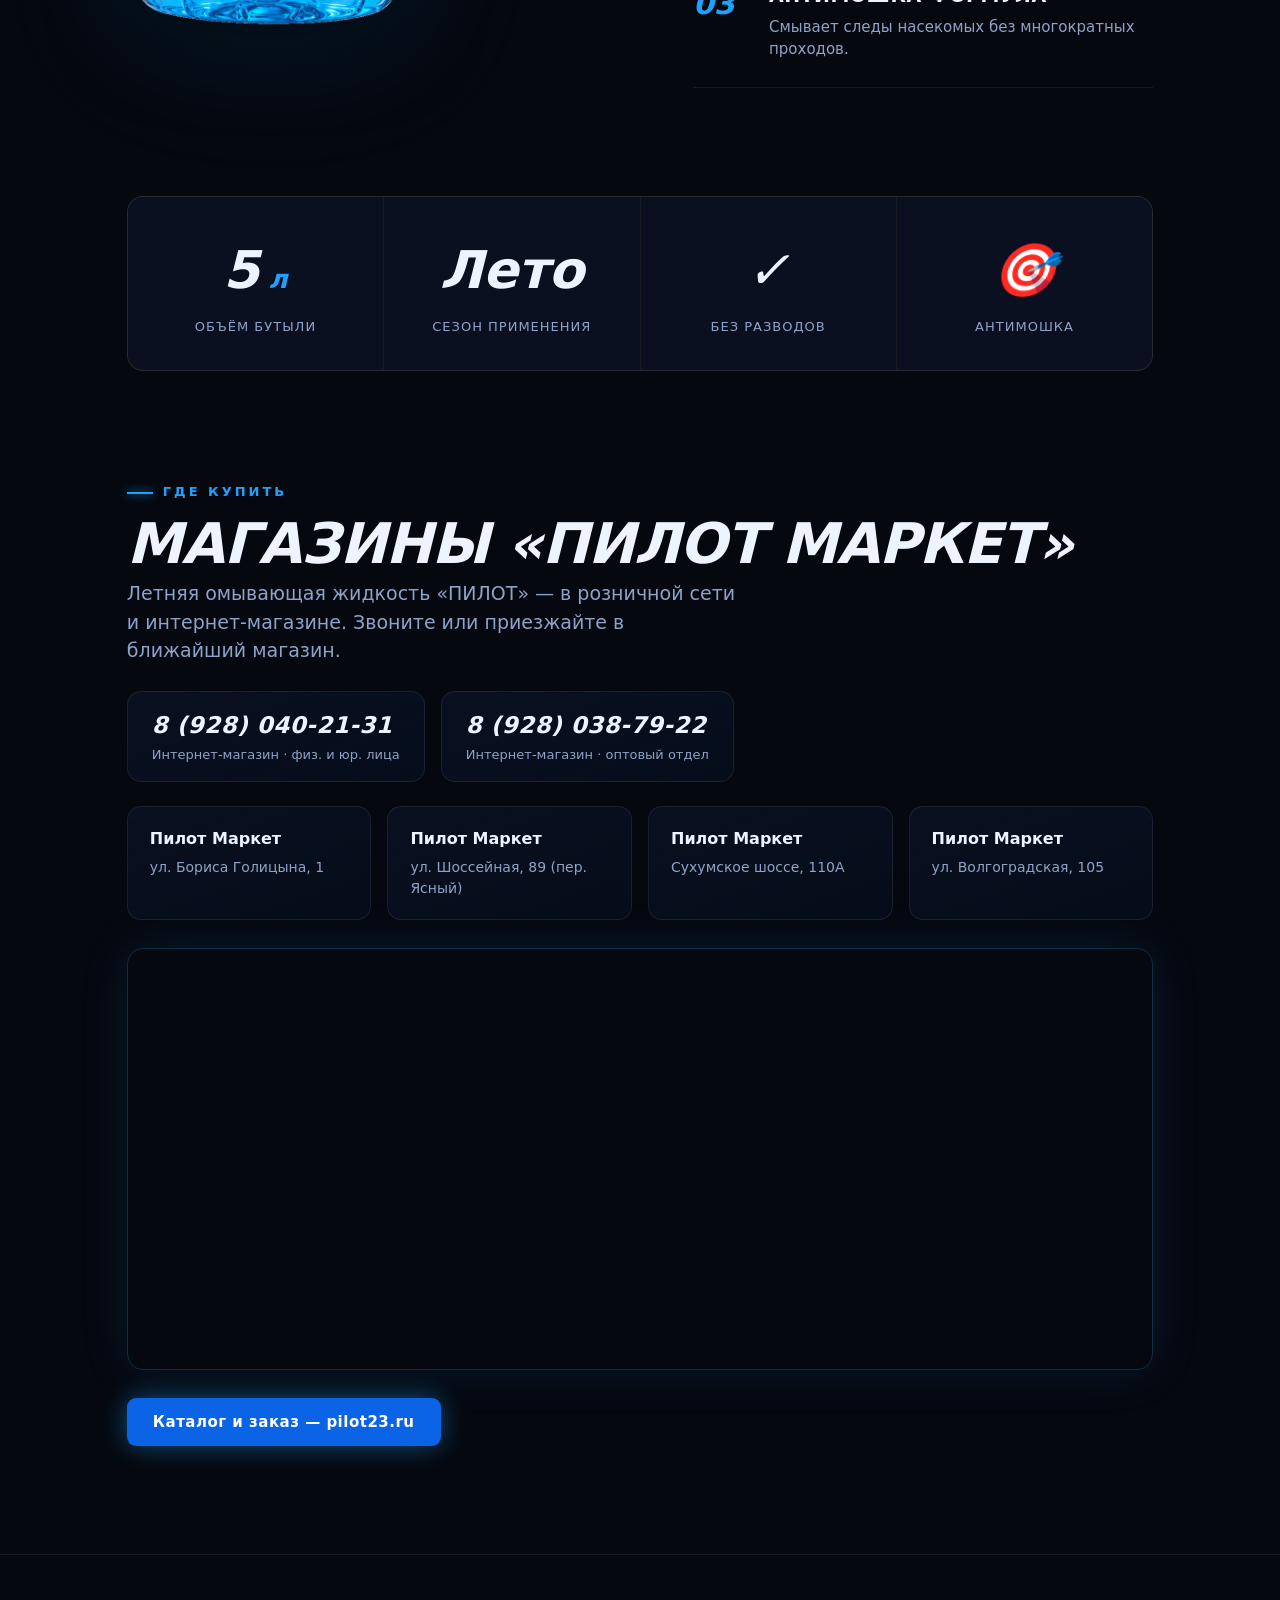
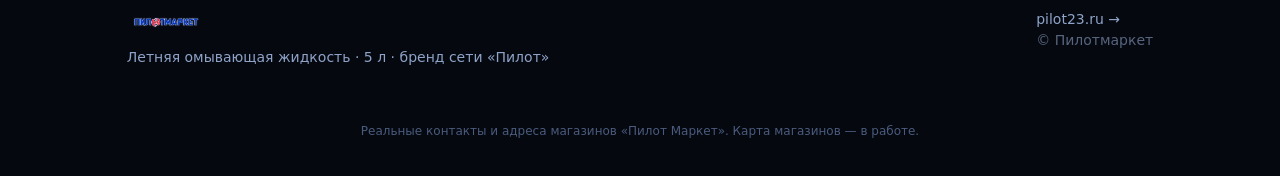
==== commit 00febf00: "Включена тёмная карта 2ГИС MapGL (ключ вставлен) Co-Authored-By: Claude Opus 4.8 (1M context) <norep" ====
--- a/index.html
+++ b/index.html
@@ -151,7 +151,7 @@
       bottle.style.transform='translateY('+(y*-0.06)+'px)';}},{passive:true});
 
     // ---- 2ГИС MapGL (бесплатно). Вставить ключ в TGIS_KEY, чтобы включить. ----
-    const TGIS_KEY=''; // <-- сюда бесплатный ключ 2ГИС MapGL (dev.2gis.com)
+    const TGIS_KEY='8a53b5c9-1179-43a9-b896-fb3e2a5f00d9'; // ключ 2ГИС MapGL
     const STORES=[
       {n:'ул. Волгоградская, 105',      c:[37.770853, 44.684863]},
       {n:'Сухумское шоссе, 110А',       c:[37.836359, 44.719534]},
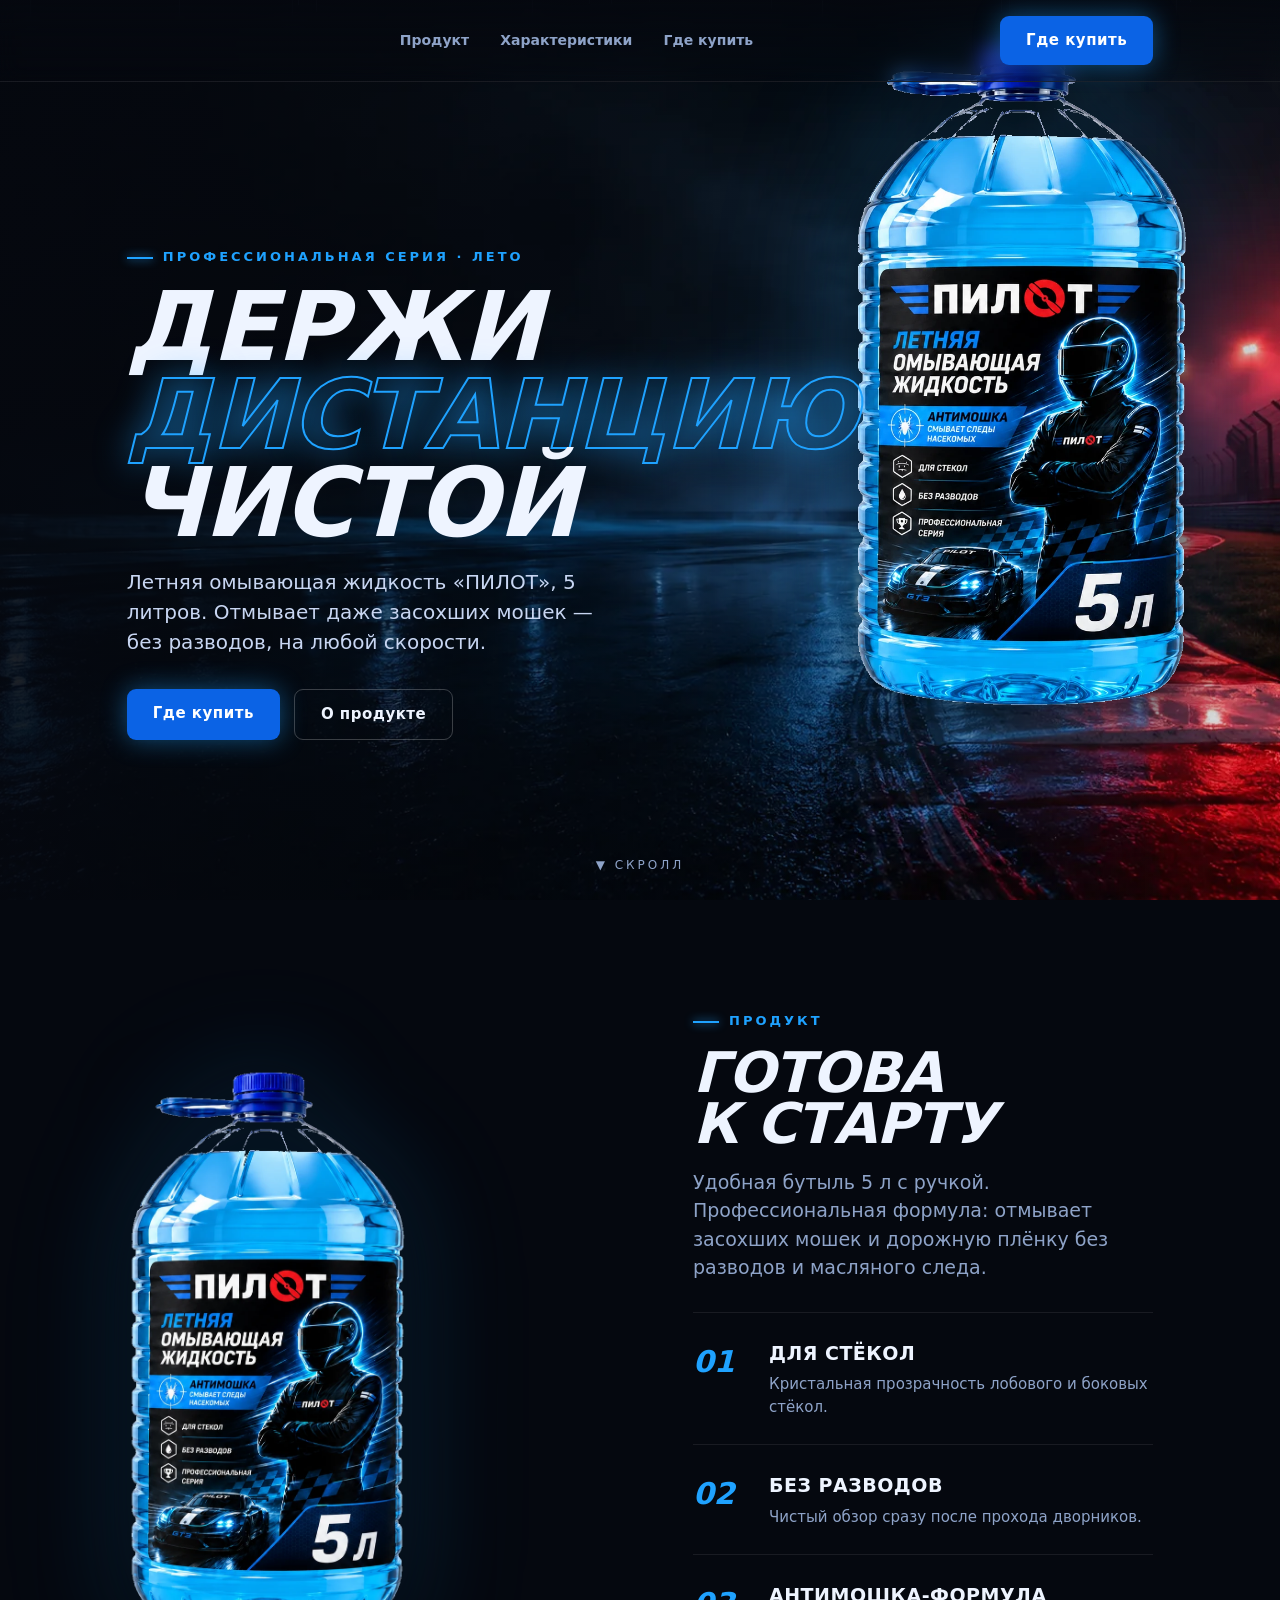
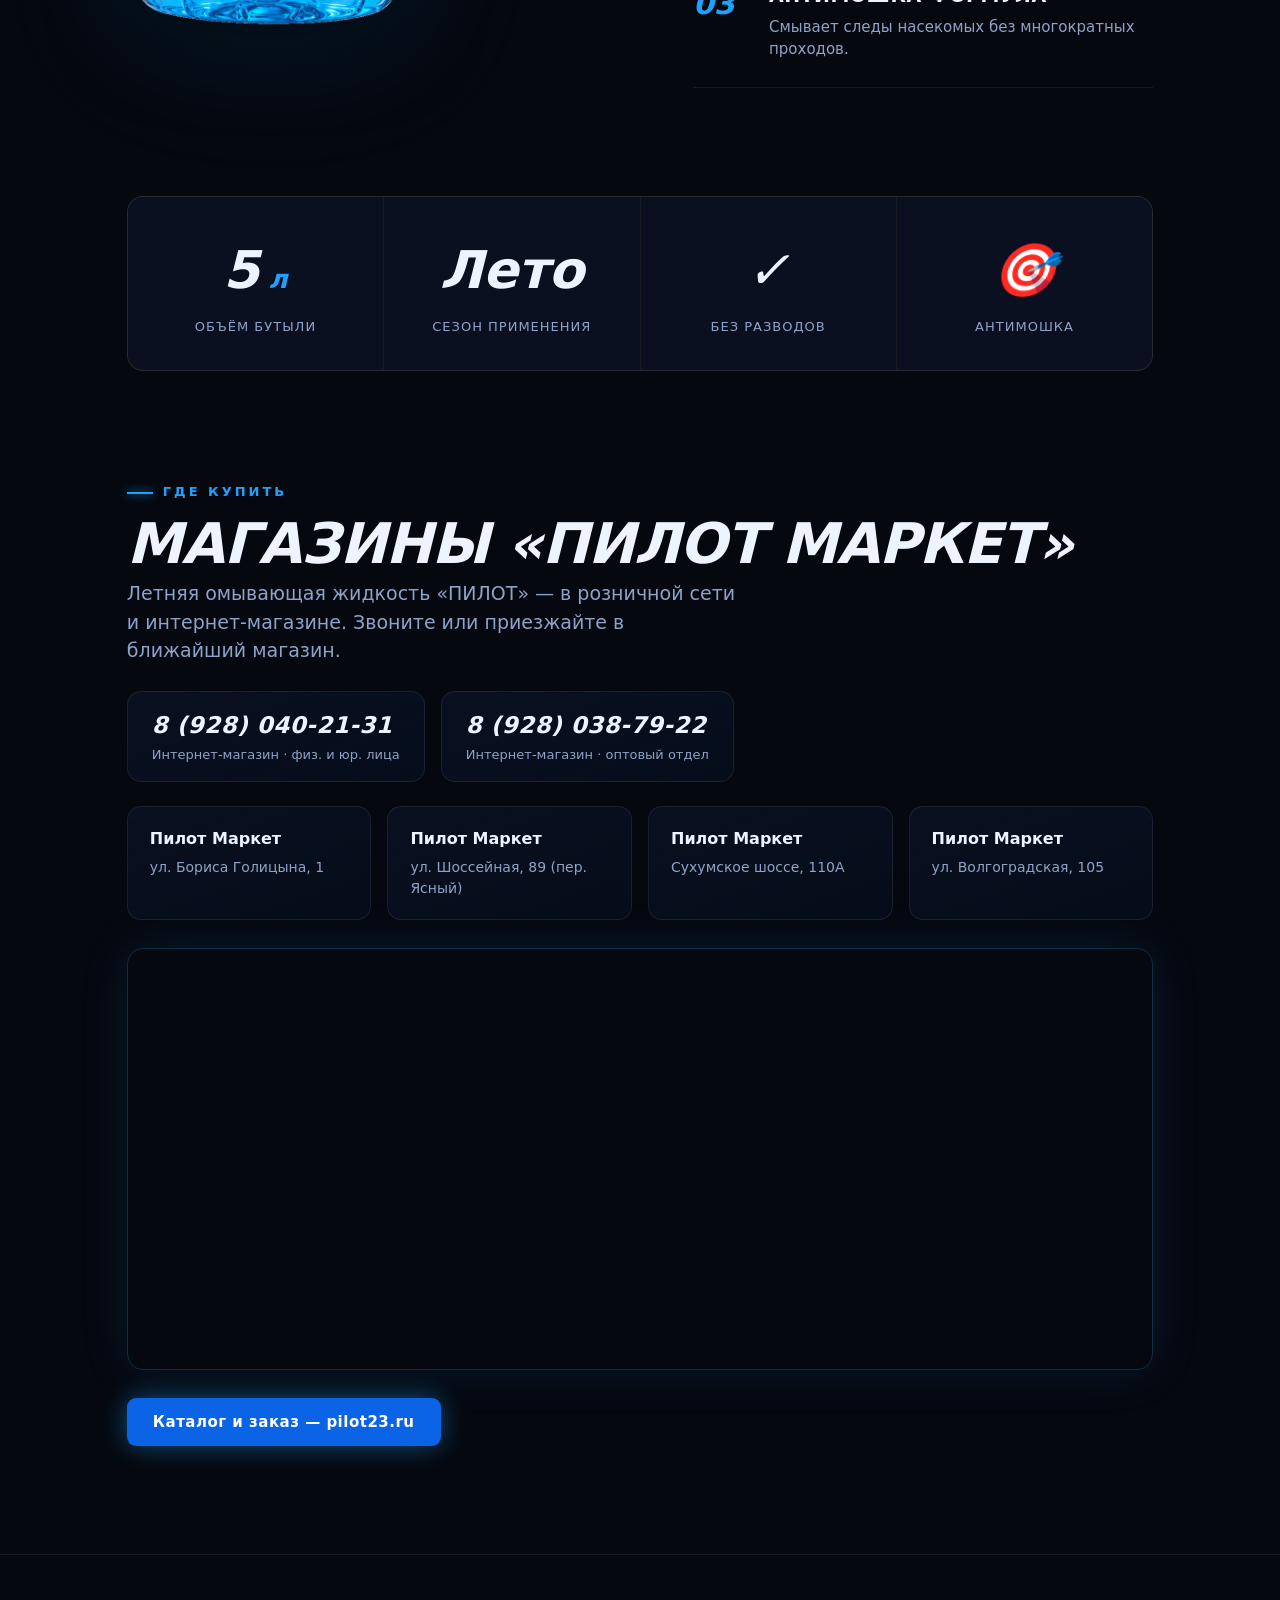
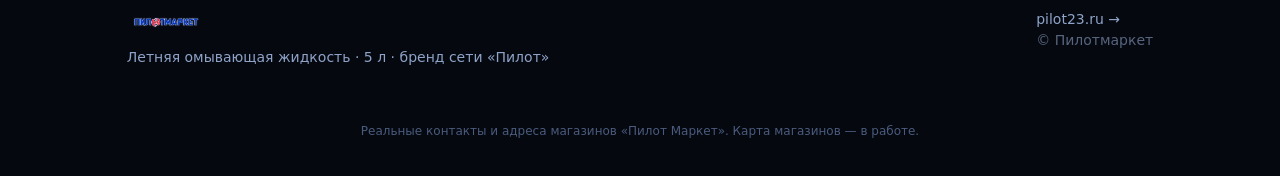
==== commit 7cb32fa2: "Точная координата магазина Бориса Голицына, 1 Co-Authored-By: Claude Opus 4.8 (1M context) <noreply@" ====
--- a/index.html
+++ b/index.html
@@ -156,7 +156,7 @@
       {n:'ул. Волгоградская, 105',      c:[37.770853, 44.684863]},
       {n:'Сухумское шоссе, 110А',       c:[37.836359, 44.719534]},
       {n:'ул. Шоссейная, 89',           c:[37.758273, 44.681938]},
-      {n:'ул. Бориса Голицына, 1',      c:[37.772000, 44.690000]} // приблизительно — уточнить
+      {n:'ул. Бориса Голицына, 1',      c:[37.758462, 44.682304]}
     ];
     if(TGIS_KEY){
       document.getElementById('mapwrap').style.display='block';
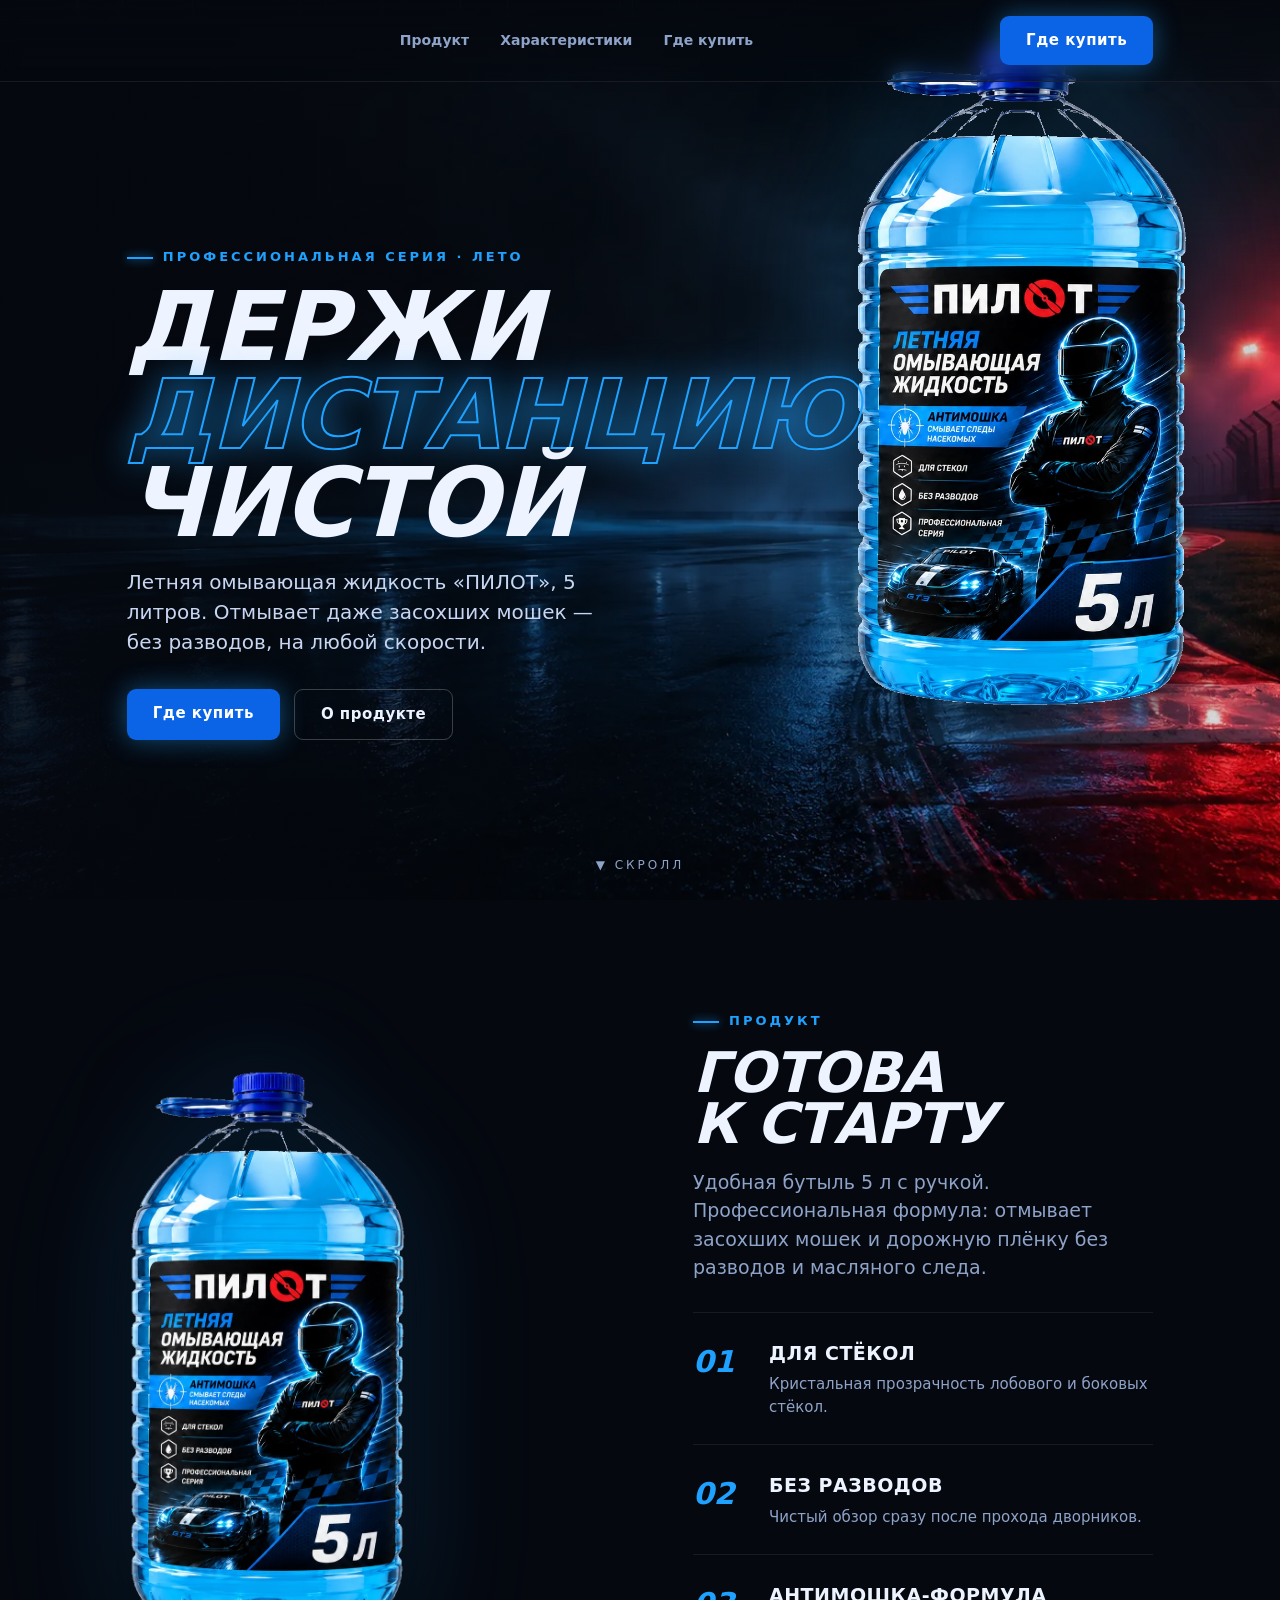
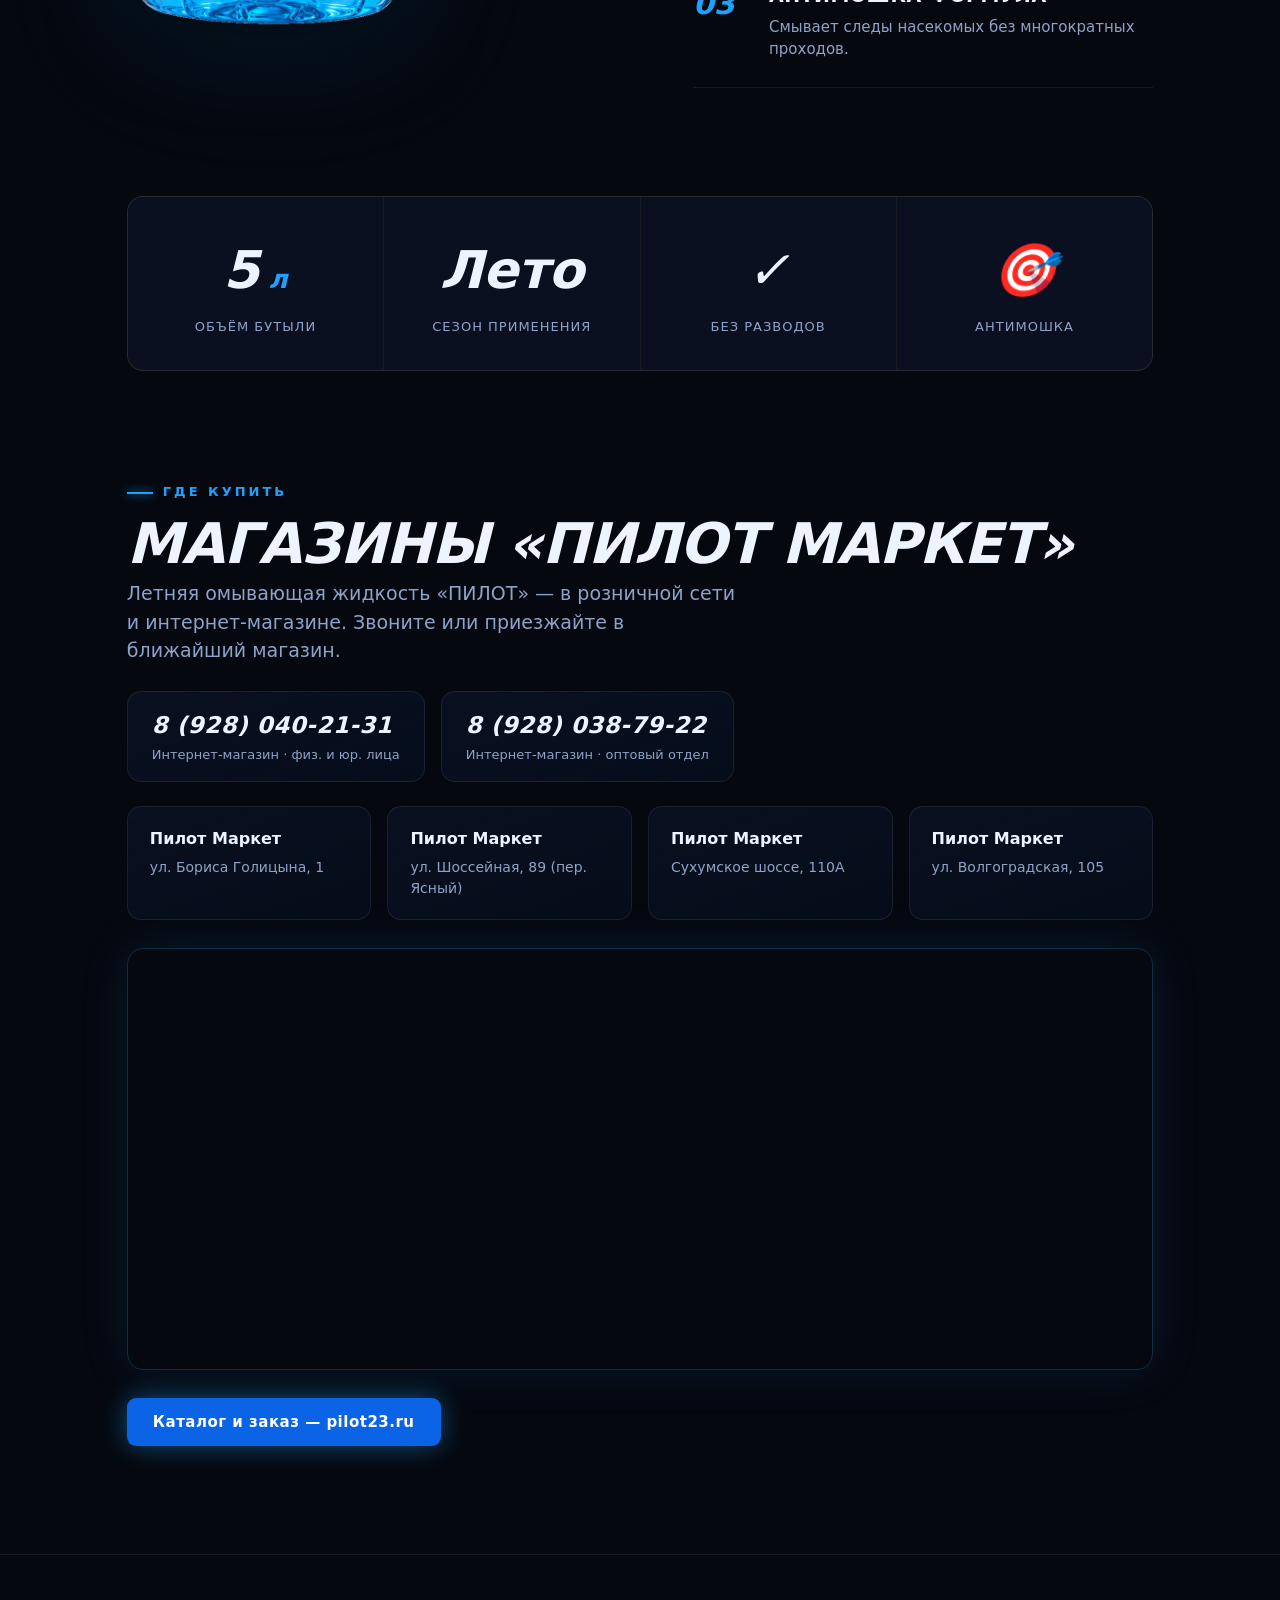
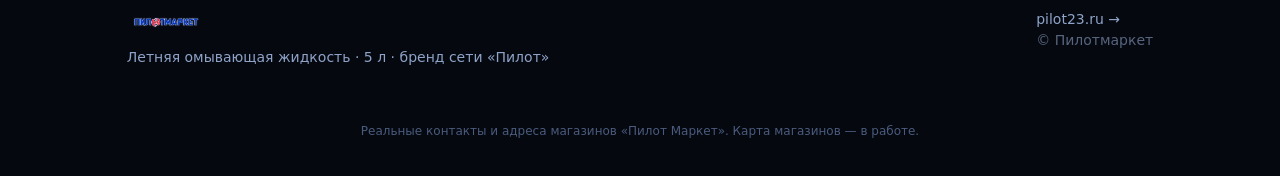
==== commit 3765e30d: "Фикс мобильной вёрстки: бутылка в hero больше не налезает на текст Встроенный <style> .bottle-wrap п" ====
--- a/index.html
+++ b/index.html
@@ -28,6 +28,11 @@
     -webkit-mask-image:linear-gradient(to bottom,rgba(0,0,0,.7),transparent 55%);
     mask-image:linear-gradient(to bottom,rgba(0,0,0,.7),transparent 55%)}
   @media(max-width:820px){.bottle-wrap{right:-2vw;height:64vh;opacity:.9}}
+  @media(max-width:720px){
+    .bottle-wrap{position:relative;right:auto;bottom:auto;height:auto;order:1;opacity:1;margin:0 auto 12px;transform:none!important}
+    .bottle-wrap img.main{height:34vh}
+    .bottle-wrap img.refl{display:none}
+  }
 </style>
 </head>
 <body>
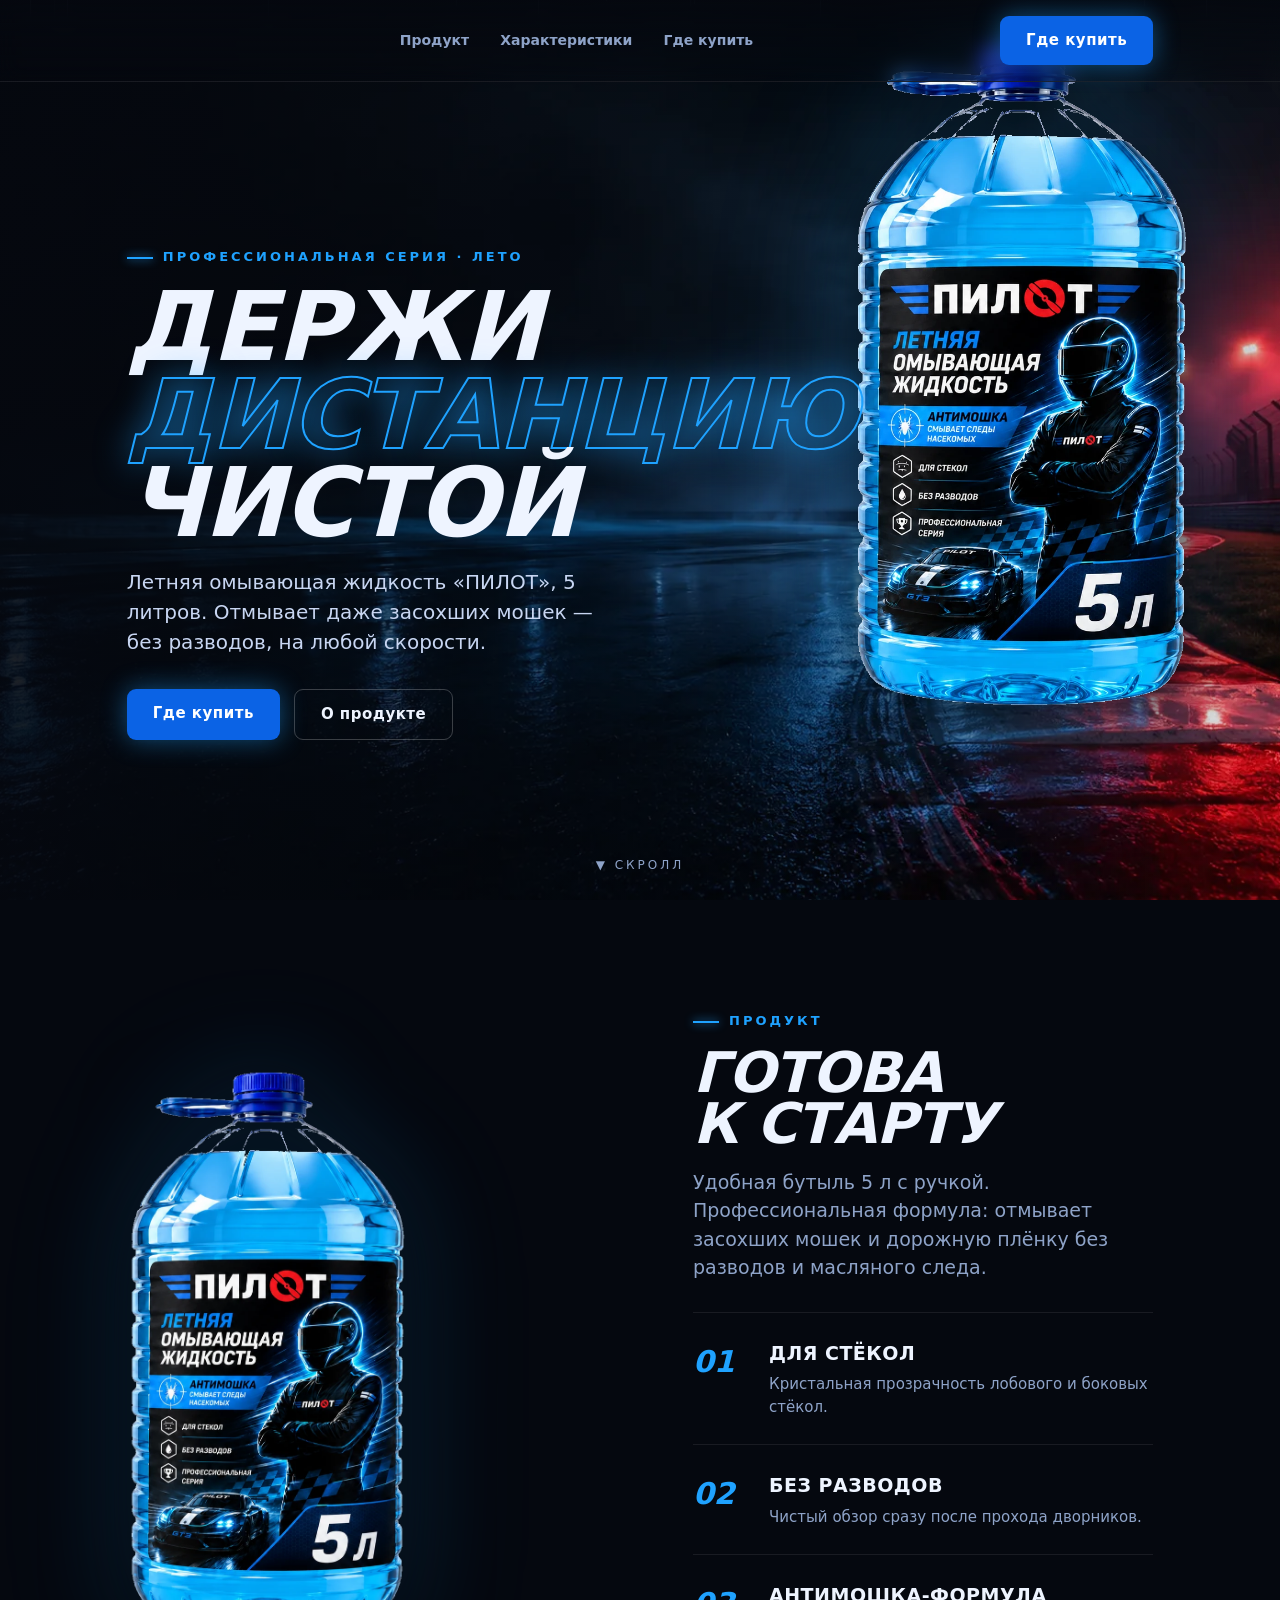
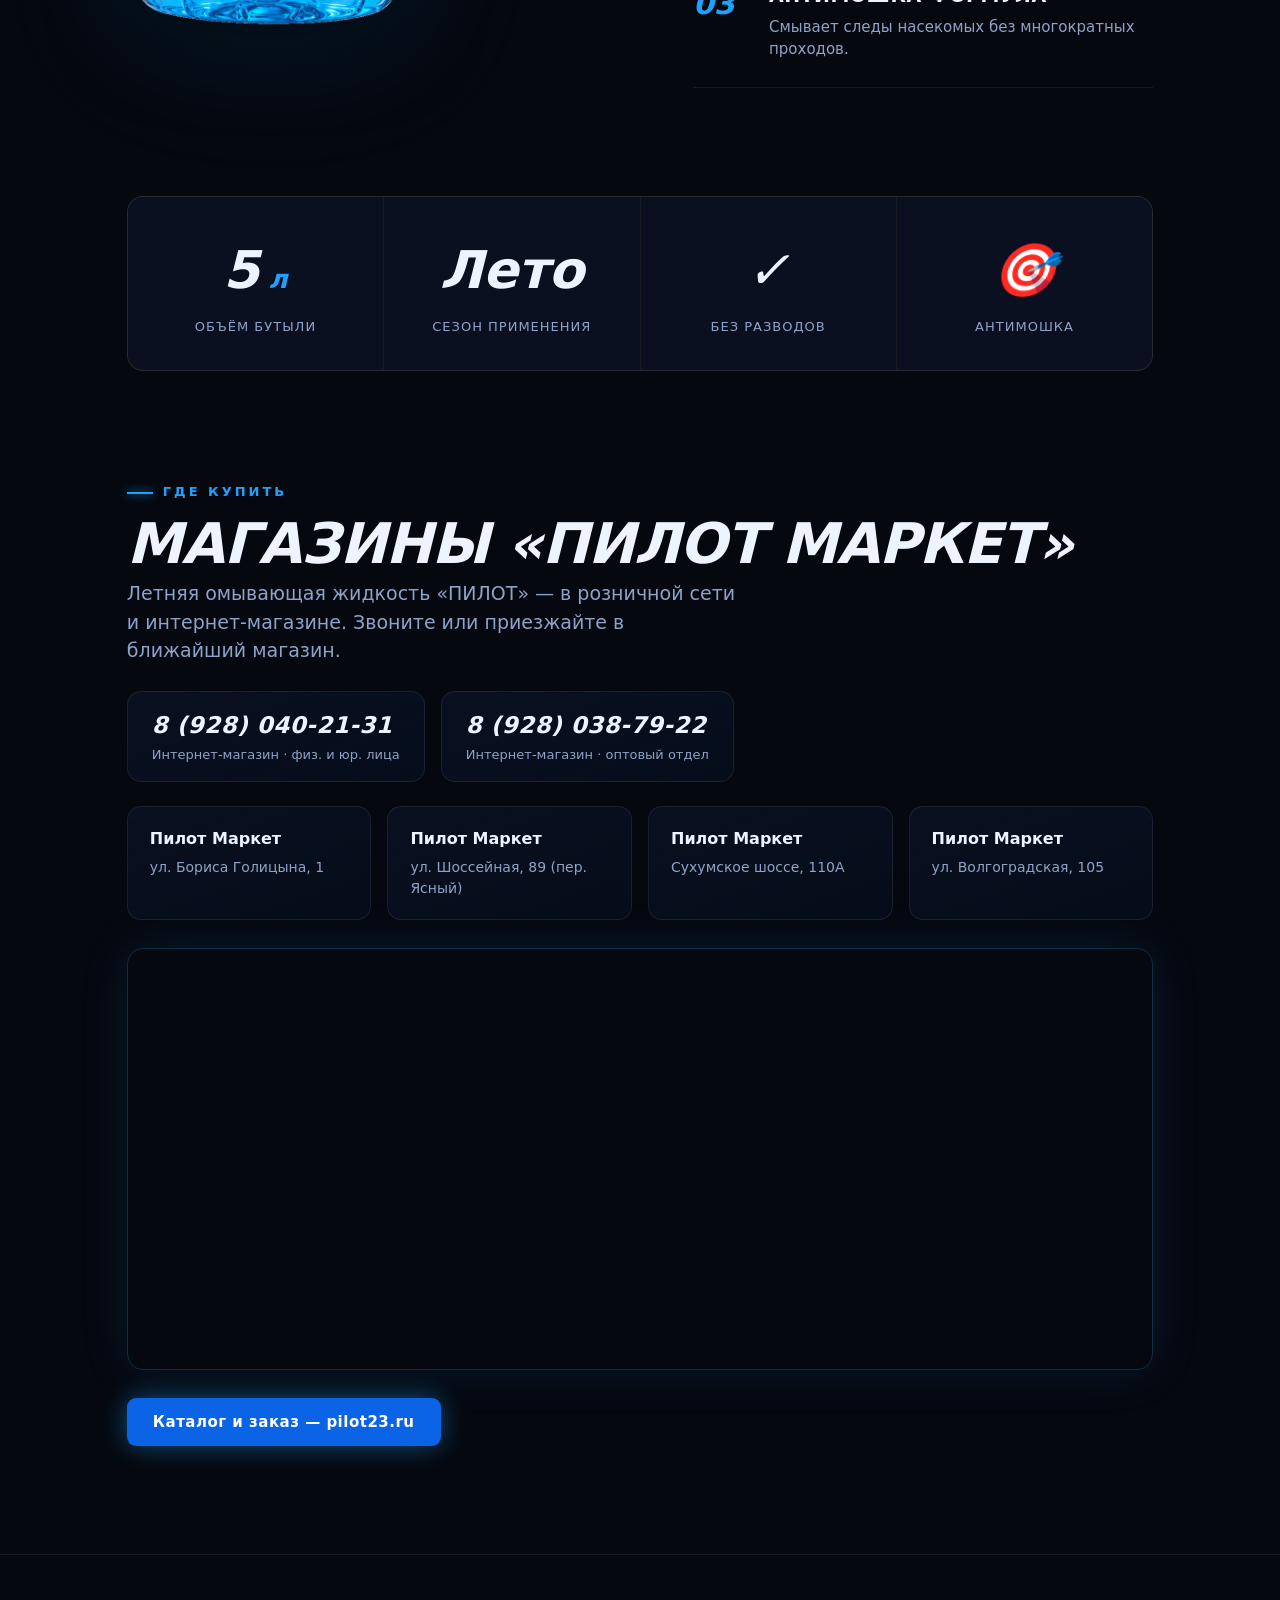
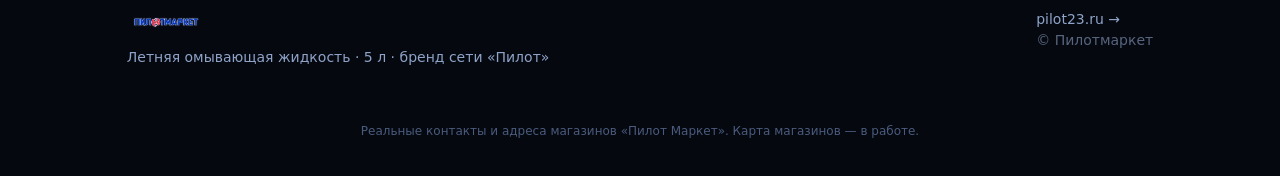
==== commit 47a74ab5: "Надёжный фикс мобильного hero: стопка до 900px + сброс кэша CSS Бутылка стопкой над текстом (inline " ====
--- a/index.html
+++ b/index.html
@@ -18,7 +18,7 @@
 <meta name="twitter:title" content="ПИЛОТ — летняя омывающая жидкость 5 л" />
 <meta name="twitter:description" content="Отмывает даже засохших мошек, без разводов." />
 <meta name="twitter:image" content="https://ai-ship-fast.github.io/pilot-omyvayka/assets/og.jpg" />
-<link rel="stylesheet" href="css/style.css" />
+<link rel="stylesheet" href="css/style.css?v=8" />
 <style>
   .track-bg::after{background:linear-gradient(90deg,rgba(5,8,15,.9) 4%,rgba(5,8,15,.5) 40%,rgba(5,8,15,.05) 100%)}
   .bottle-wrap{position:absolute;right:7vw;bottom:0;z-index:1;height:96vh;max-height:1040px;
@@ -27,10 +27,12 @@
   .bottle-wrap img.refl{height:78%;transform:scaleY(-1);margin-top:-2px;opacity:.28;
     -webkit-mask-image:linear-gradient(to bottom,rgba(0,0,0,.7),transparent 55%);
     mask-image:linear-gradient(to bottom,rgba(0,0,0,.7),transparent 55%)}
-  @media(max-width:820px){.bottle-wrap{right:-2vw;height:64vh;opacity:.9}}
-  @media(max-width:720px){
-    .bottle-wrap{position:relative;right:auto;bottom:auto;height:auto;order:1;opacity:1;margin:0 auto 12px;transform:none!important}
-    .bottle-wrap img.main{height:34vh}
+  @media(max-width:900px){
+    .phero{flex-direction:column !important;justify-content:flex-end;align-items:center}
+    .phero .wrap{order:2;width:100%}
+    .bottle-wrap{position:relative !important;right:auto;bottom:auto;height:auto;order:1;opacity:1;
+      margin:0 auto 12px;transform:none !important}
+    .bottle-wrap img.main{height:36vh}
     .bottle-wrap img.refl{display:none}
   }
 </style>
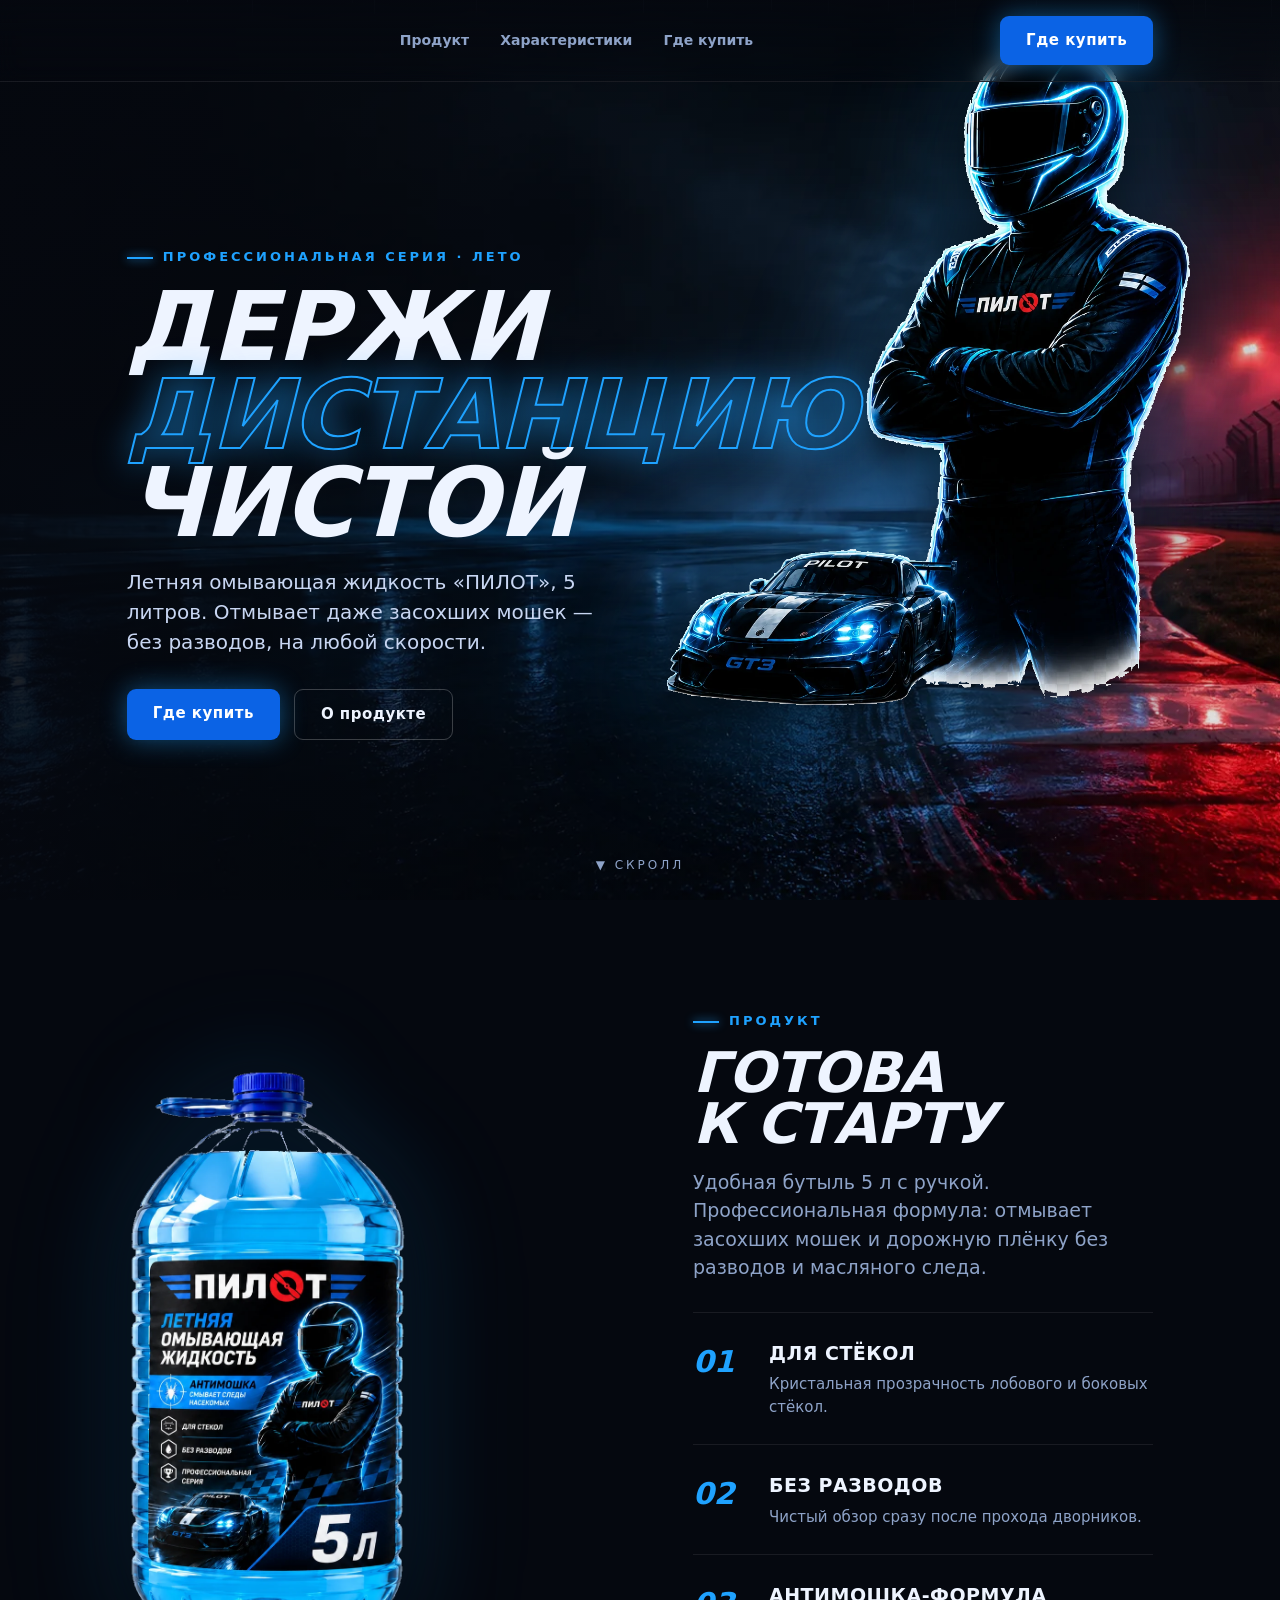
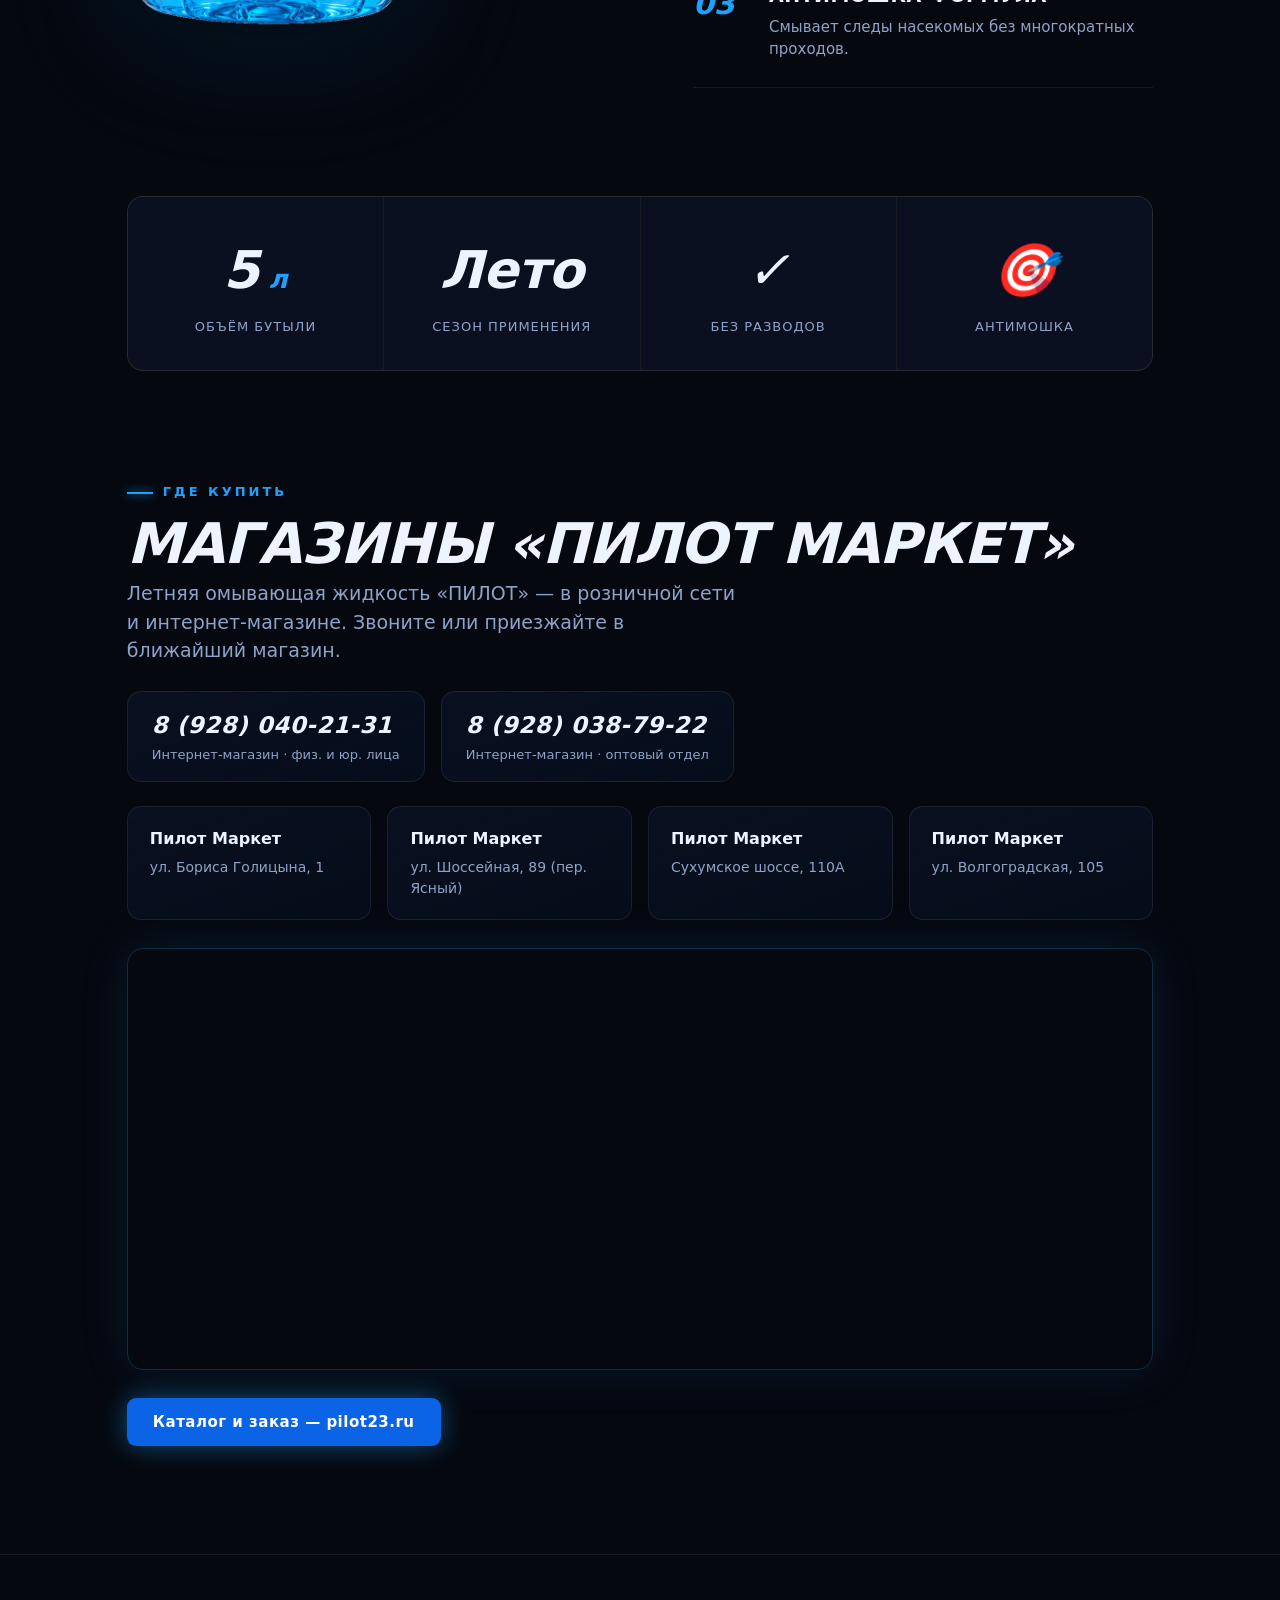
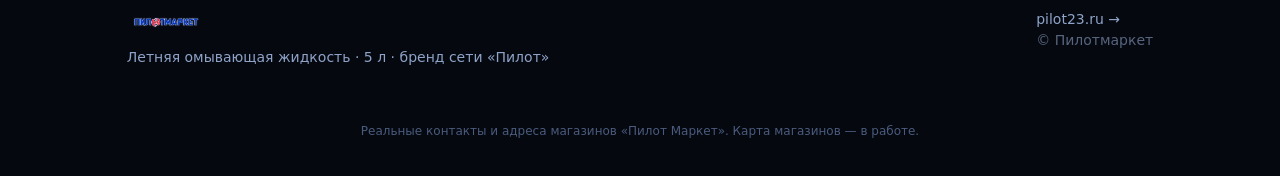
==== commit 053a3e0d: "Hero: вместо бутылки — гонщик с болидом GT3 pilot_cut → удалена впечённая шахматка (флуд-филл по цве" ====
--- a/index.html
+++ b/index.html
@@ -64,8 +64,7 @@
       </div>
     </div>
     <div class="bottle-wrap" id="bottle">
-      <img class="main" src="assets/bottle-clean.webp" alt="Канистра «ПИЛОТ» — летняя омывающая жидкость 5 л" />
-      <img class="refl" src="assets/bottle-clean.webp" alt="" aria-hidden="true" />
+      <img class="main" src="assets/pilot.webp" alt="Гонщик «ПИЛОТ» с болидом GT3" />
     </div>
     <div class="cue">▼ СКРОЛЛ</div>
   </section>
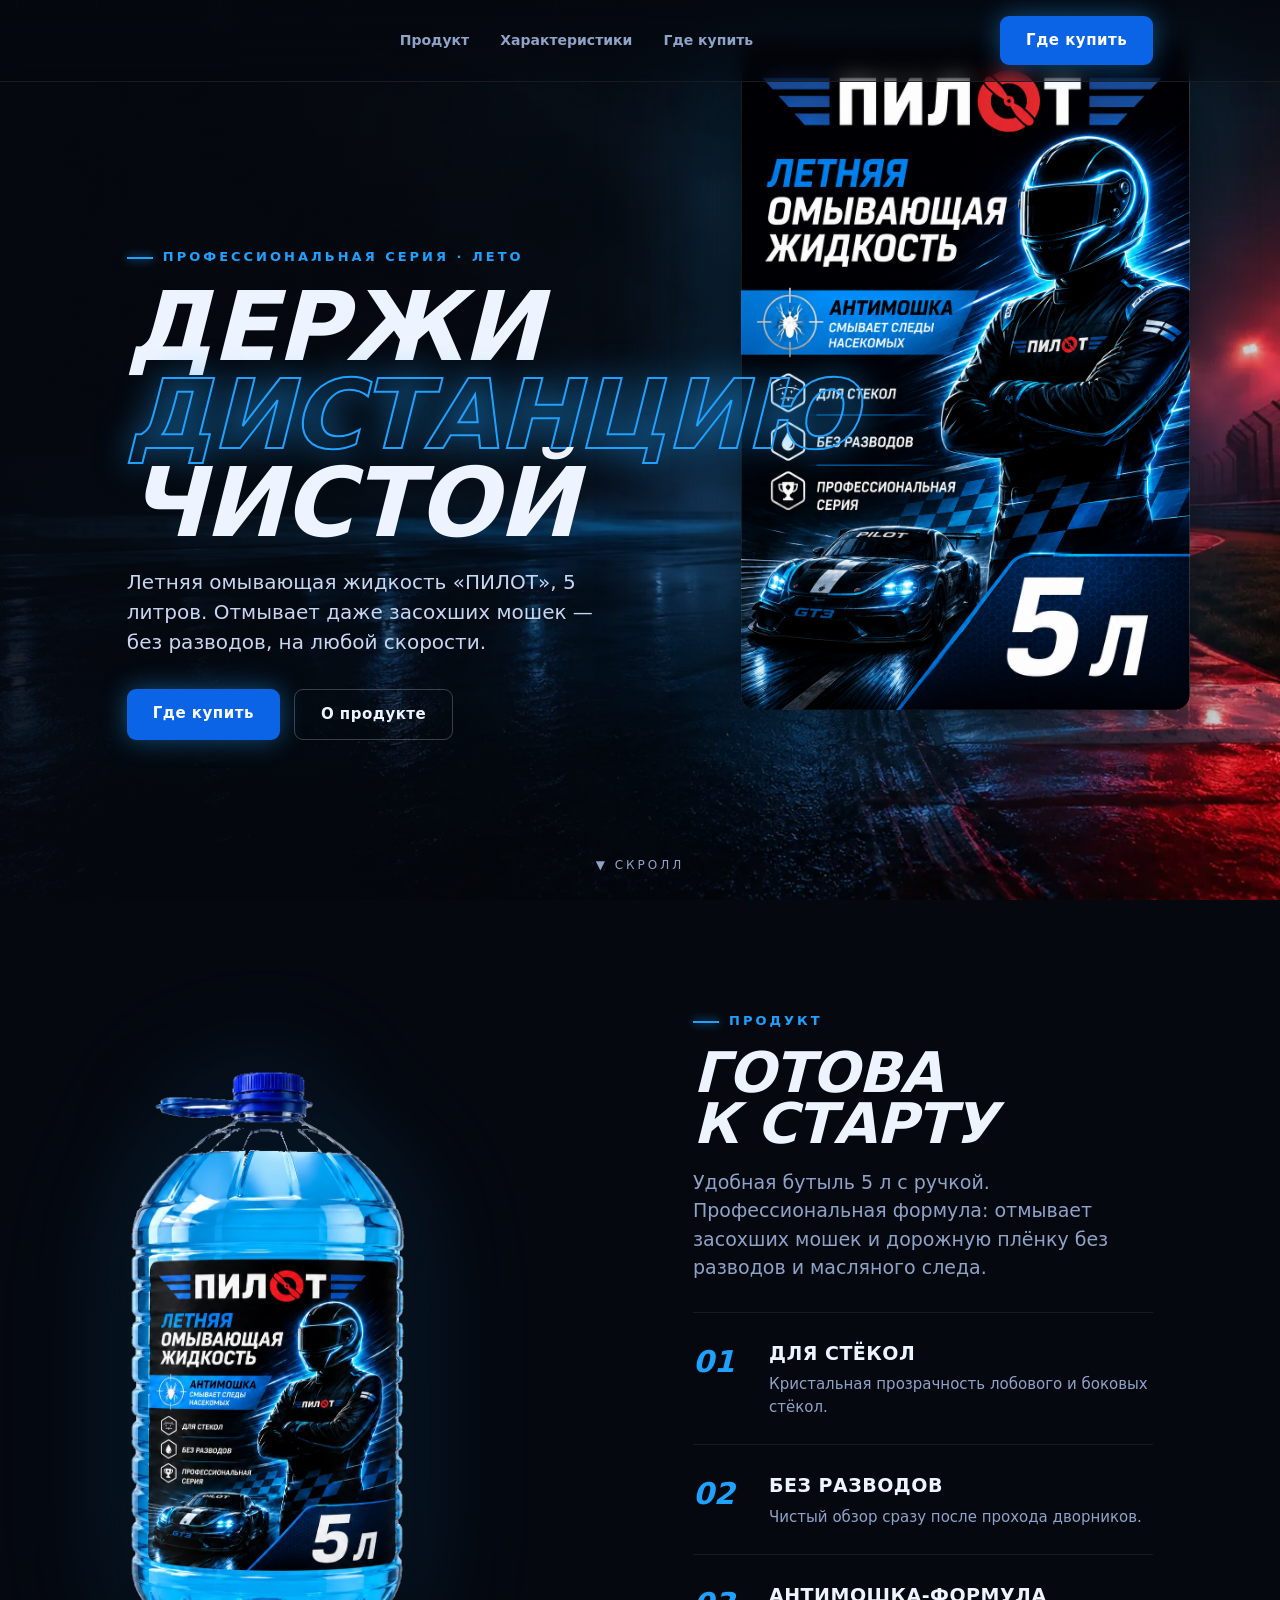
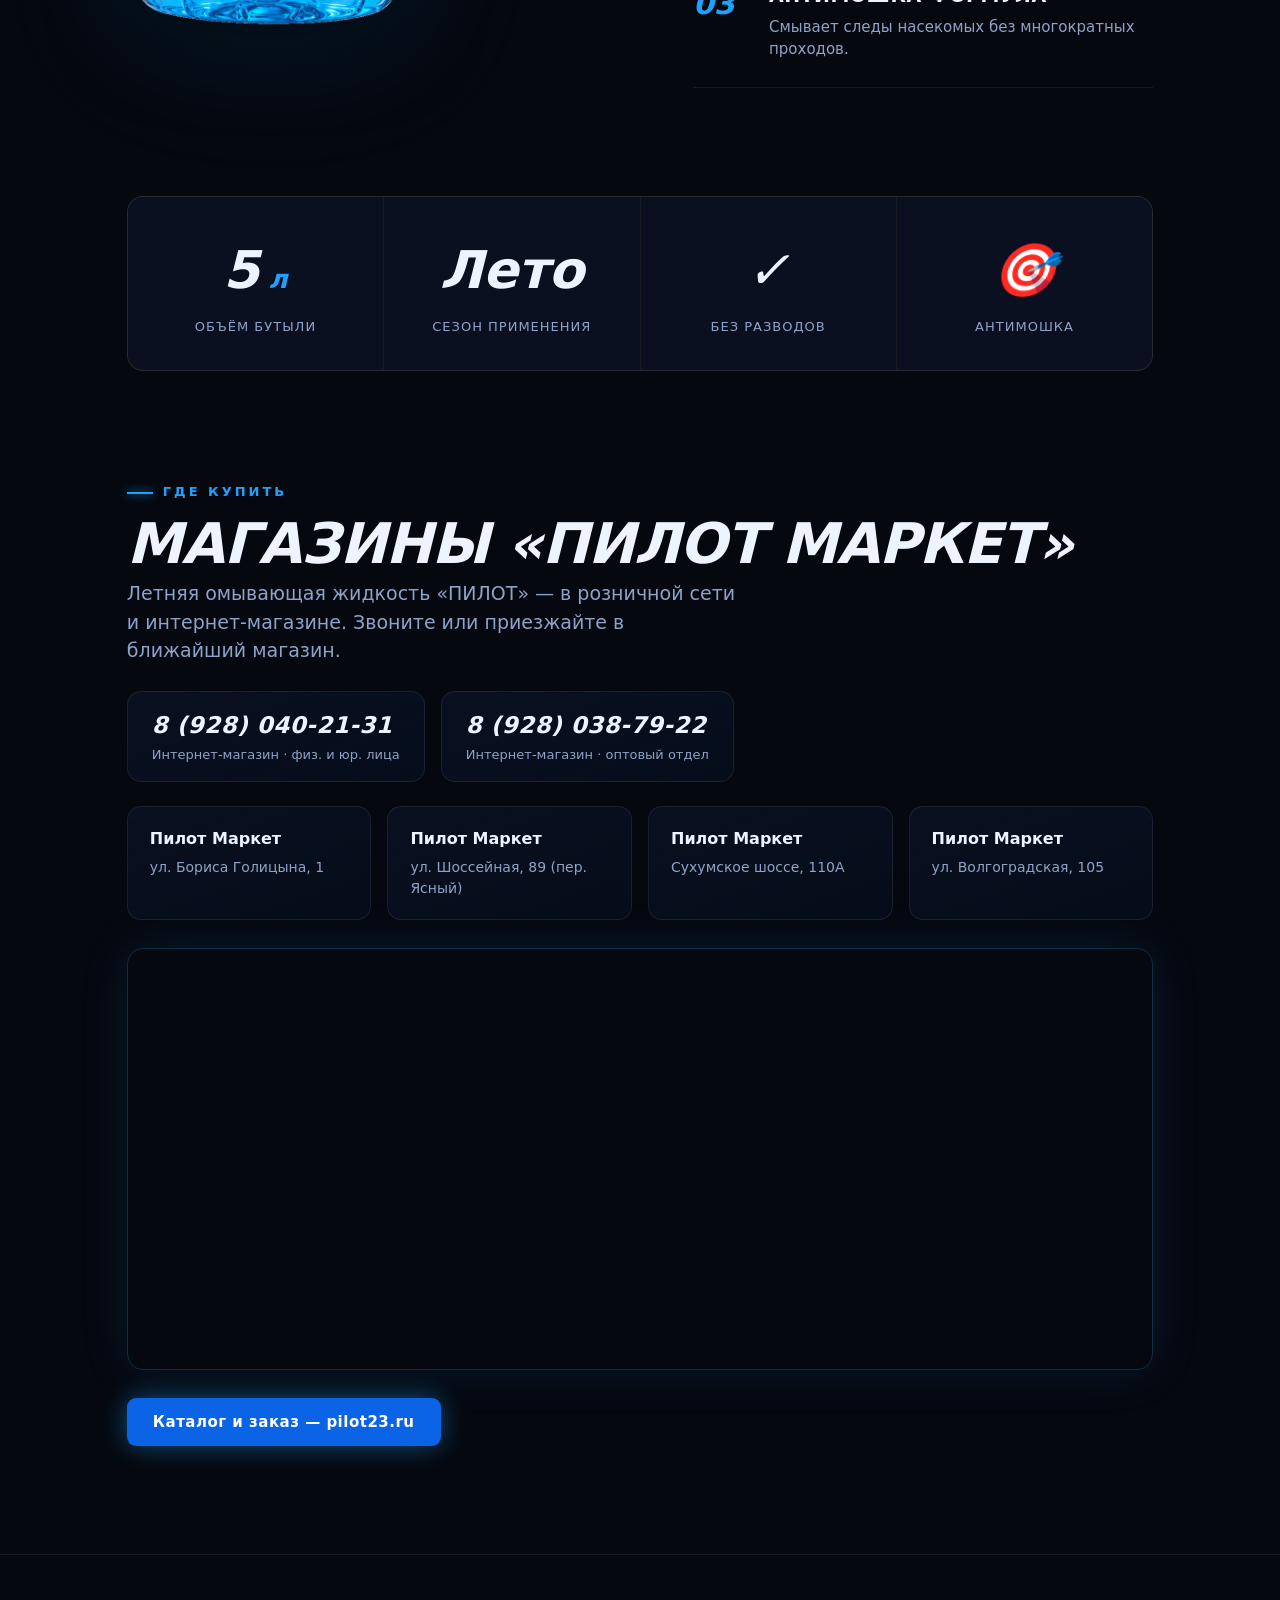
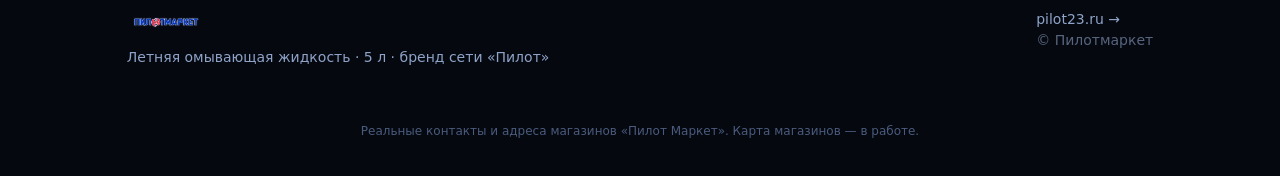
==== commit 753f6d35: "Hero: плоская этикетка label.png вместо пилота Co-Authored-By: Claude Opus 4.8 (1M context) <noreply" ====
--- a/index.html
+++ b/index.html
@@ -64,7 +64,7 @@
       </div>
     </div>
     <div class="bottle-wrap" id="bottle">
-      <img class="main" src="assets/pilot.webp" alt="Гонщик «ПИЛОТ» с болидом GT3" />
+      <img class="main" src="assets/label.png" alt="Этикетка «ПИЛОТ» — летняя омывающая жидкость 5 л" style="border-radius:16px" />
     </div>
     <div class="cue">▼ СКРОЛЛ</div>
   </section>
